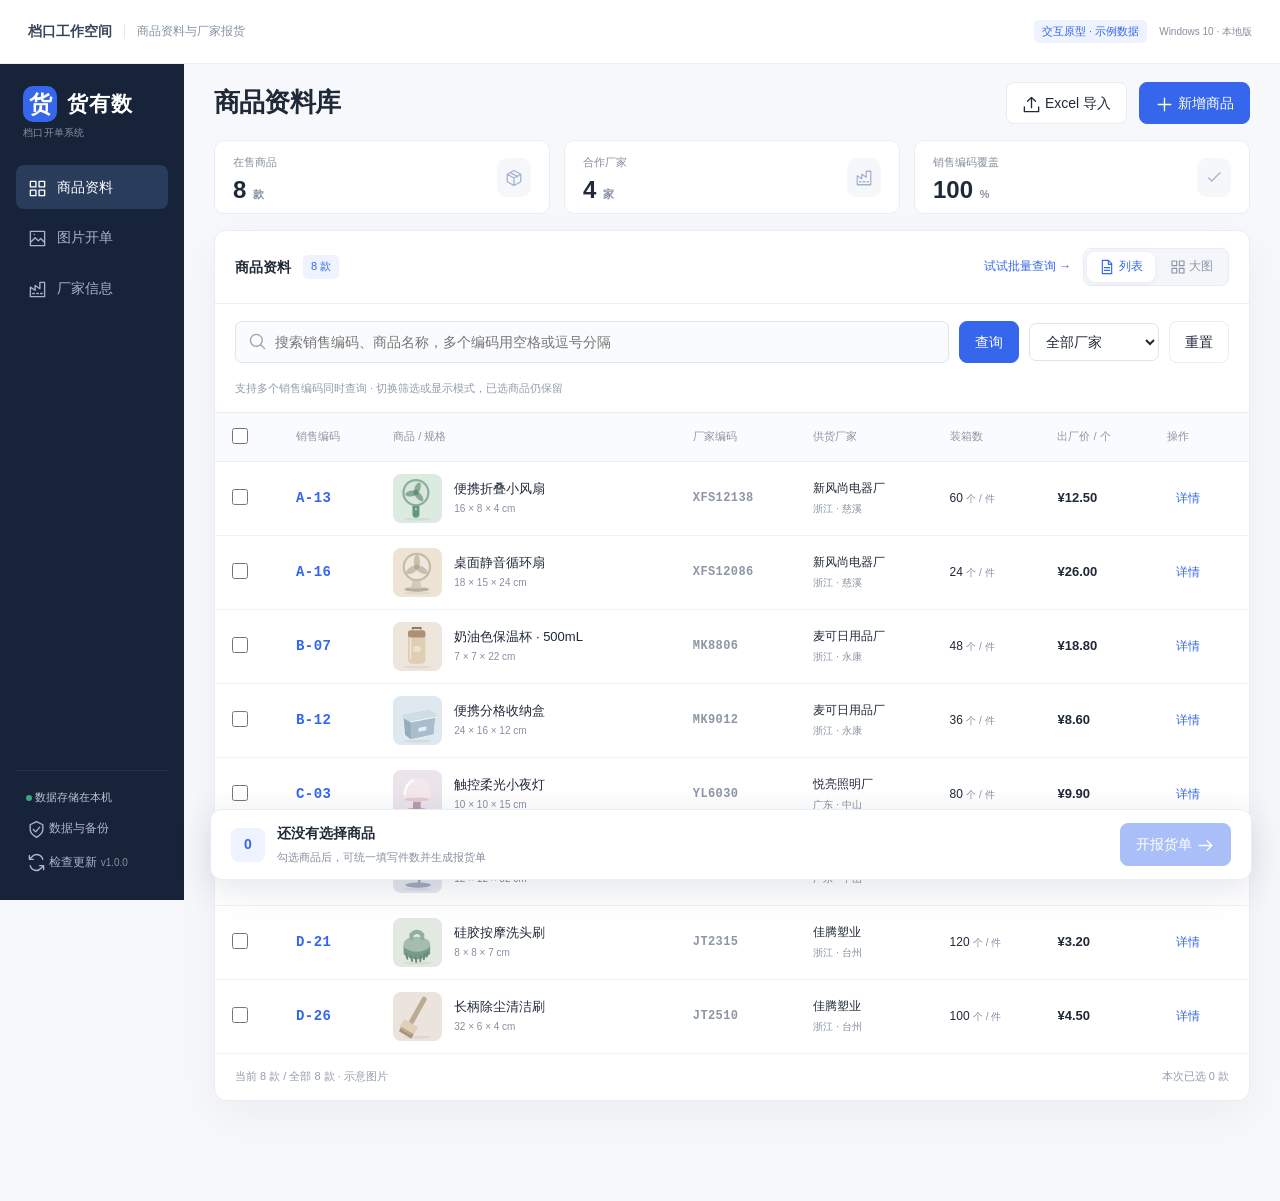
==== ui-base.html @ d312b29f "feat: deliver local yiwu counter trial" ====
<!doctype html>
<html lang="zh-CN">
<head><meta charset="UTF-8"><meta name="viewport" content="width=device-width, initial-scale=1"><title>货有数 · 商品资料库</title>
<style>
:root{--accent:#3566ec;--soft:#eef3ff;--ink:#202938;--muted:#85909f;--line:#e9edf2;--bg:#f6f8fb;--panel:#fff;--shadow:0 14px 45px #1828430c}*{box-sizing:border-box}body{margin:0;font:14px/1.6 'Microsoft YaHei','PingFang SC',sans-serif;color:var(--ink);background:var(--bg)}button,input,select,textarea{font:inherit}button{cursor:pointer;border:1px solid var(--line);background:#fff;color:inherit;border-radius:8px;padding:9px 15px;white-space:nowrap;transition:.16s}button:hover{border-color:var(--accent);color:var(--accent);transform:translateY(-1px)}button:disabled{opacity:.42;cursor:not-allowed;transform:none}button.primary{background:var(--accent);border-color:var(--accent);color:white}button.quiet{background:transparent;border-color:transparent;padding:6px 9px}button.danger{color:#c85649}button:focus-visible,input:focus-visible,select:focus-visible,textarea:focus-visible{outline:3px solid #9ab5ff;outline-offset:2px}input,textarea,select{border:1px solid #dfe5ed;border-radius:7px;padding:9px 12px;background:#fff;color:var(--ink)}input[type=checkbox]{accent-color:var(--accent);width:16px;height:16px;cursor:pointer}textarea{resize:vertical}h1,h2,h3,p{margin:0}h1{font-size:26px;letter-spacing:-.8px}h2{font-size:21px}h3{font-size:16px}small,.muted{color:var(--muted)}.mono{font-family:Consolas,monospace;font-weight:600;letter-spacing:.4px}.flex{display:flex;align-items:center;gap:12px}.between{display:flex;align-items:center;justify-content:space-between;gap:16px}.stack{display:flex;flex-direction:column;gap:15px}.grow{flex:1}.tag{font-size:11px;padding:3px 8px;border-radius:5px;display:inline-flex;align-items:center;gap:5px;background:var(--soft);color:var(--accent)}.dot{width:6px;height:6px;border-radius:50%;display:inline-block;background:#39a77f}.icon{width:19px;height:19px;vertical-align:middle;display:inline-block;fill:none;stroke:currentColor;stroke-width:1.7;stroke-linecap:round;stroke-linejoin:round}.reviewbar{background:#fff;display:flex;align-items:center;justify-content:space-between;gap:20px;padding:12px 28px;border-bottom:1px solid var(--line);position:sticky;top:0;z-index:20}.review-brand{font-size:12px;min-width:146px}.review-brand b{display:block;font-size:15px}.versions{display:flex;background:#f2f4f7;padding:4px;border-radius:10px;gap:3px}.versions button{border:0;background:none;padding:9px 18px;color:#79818e;font-size:13px}.versions button.active{background:#fff;color:#1b283c;box-shadow:0 2px 8px #1628430d;font-weight:bold}.versions button span{margin-right:7px;font-family:Georgia,serif;font-size:16px}.review-right{font-size:12px}.review-right button{font-size:12px}.concept-note{font-size:12px;padding:9px 28px;color:#727e90;border-bottom:1px solid #e4e9f0;background:#fafbfe;display:flex;justify-content:space-between;gap:16px}.concept-note strong{color:#485772;font-weight:500}.app{display:flex;min-height:calc(100vh - 117px)}.sidebar{width:184px;flex-shrink:0;background:#172338;color:#bac5d7;padding:27px 16px;display:flex;flex-direction:column;gap:32px}.brand{display:flex;gap:10px;align-items:center}.brand-mark{display:grid;place-items:center;width:34px;height:36px;border-radius:10px;background:var(--accent);color:white;font-size:23px;font-weight:bold}.brand-name{font-size:21px;color:inherit;letter-spacing:1px;font-weight:700}.sidebar .brand{padding-left:7px;color:#fff}.brand-sub{font-size:10px;color:var(--muted);letter-spacing:1px}.nav-group small{display:block;color:#71819b;font-size:10px;padding:0 12px 9px;letter-spacing:2px}.nav{display:flex;flex-direction:column;gap:6px}.nav button{border:0;background:transparent;text-align:left;color:#a5b3c9;padding:11px 12px}.nav button.active{background:#2a3c5b;color:#fff}.nav button .icon{margin-right:10px}.sidebar-bottom{margin-top:auto;display:flex;flex-direction:column;gap:12px;font-size:11px;padding:18px 10px 0;border-top:1px solid #ffffff10}.sidebar-bottom button{color:#a9b8cf;font-size:12px;text-align:left;padding:0}.workspace{flex:1;min-width:0;padding:28px 30px 100px}.eyebrow{font-size:11px;color:#8c96a7;margin-bottom:5px;letter-spacing:1px}.page-title{margin-bottom:23px}.page-title p{font-size:12px;color:#8b94a2;margin-top:5px}.stats{display:grid;grid-template-columns:repeat(4,1fr);gap:14px;margin-bottom:24px}.stat{background:#fff;border:1px solid var(--line);border-radius:10px;padding:17px 19px;display:flex;justify-content:space-between;align-items:center}.stat b{display:block;font-size:26px;font-weight:600;font-family:Arial,sans-serif;line-height:1.3;margin-top:6px}.stat small{font-size:11px}.stat-icon{color:#a4b3ce;padding:10px;border-radius:10px;background:#f5f7fb}.panel{background:#fff;border:1px solid var(--line);border-radius:12px;box-shadow:var(--shadow);overflow:hidden}.panel-head{padding:17px 20px;border-bottom:1px solid var(--line)}.panel-head h3{font-size:14px}.searchbar{display:flex;gap:10px;padding:17px 20px;align-items:center}.searchfield{position:relative;flex:1;display:flex;align-items:center}.searchfield>.icon{position:absolute;left:13px;color:#99a4b3}.searchfield input{padding-left:39px;width:100%;background:#fafbfd}.searchbar select{max-width:180px}.filter-note{padding:0 20px 12px;color:#939ca9;font-size:11px}.table-scroll{overflow:auto}table{width:100%;border-collapse:collapse;text-align:left;white-space:nowrap}th{background:#fafbfe;color:#8c96a5;font-size:11px;font-weight:400;padding:12px 13px;border-top:1px solid var(--line);border-bottom:1px solid var(--line)}td{padding:12px 13px;border-bottom:1px solid #f0f2f6;font-size:12px}tr.selected td{background:#f5f8ff}tbody tr:hover td{background:#f9fbff}.product-cell{display:flex;gap:12px;align-items:center;min-width:178px}.product-cell strong{font-size:13px;font-weight:500;display:block}.product-cell small{font-size:10px}.thumb{width:49px;height:49px;border-radius:8px;overflow:hidden;flex-shrink:0;display:grid;place-items:center}.thumb svg{width:100%;height:100%}.code{color:var(--accent);font-size:14px}.price{font-family:Arial,sans-serif;font-weight:600;font-size:13px}.table-footer{padding:14px 20px;color:#939cac;font-size:11px;display:flex;justify-content:space-between}.selectedbar{position:fixed;bottom:20px;left:210px;right:28px;background:#fff;box-shadow:0 8px 35px #172b4820;border:1px solid #e7edf7;border-radius:12px;padding:14px 20px;z-index:15;display:flex;justify-content:space-between;align-items:center;gap:15px}.selection-count{background:var(--soft);color:var(--accent);width:34px;height:34px;border-radius:8px;display:grid;place-items:center;font-weight:700}.selectedbar small{font-size:11px}.empty{padding:48px 20px;text-align:center;color:#8e99a9}.empty h3{color:#596779;margin:8px 0}.notice{border:1px solid #f1dfbd;background:#fffaf0;color:#a47833;padding:10px 13px;font-size:12px;border-radius:8px;margin:0 20px 14px}.hidden{display:none!important}.theme-b{--accent:#277e68;--soft:#eaf4ee;--bg:#f6f6f1;--line:#e7e9e0;--ink:#293d36;--muted:#87978e}.theme-b .concept-note{background:#fafbf6}.topnav{height:80px;padding:0 42px;background:#fff;border-bottom:1px solid var(--line);display:flex;justify-content:space-between;align-items:center;gap:20px}.topnav .brand-name{font-size:22px}.topnav-links{display:flex;gap:20px}.topnav-links button{border:0;color:#94a097;background:none;border-radius:0;padding:25px 6px}.topnav-links button.active{color:var(--accent);border-bottom:2px solid var(--accent)}.theme-b .app{display:block}.theme-b .workspace{max-width:1380px;margin:auto;padding:26px 42px 110px}.catalog-title{margin-bottom:24px;display:flex;align-items:flex-end;justify-content:space-between}.catalog-title h1{font-size:32px;font-family:'Microsoft YaHei',sans-serif;font-weight:600}.catalog-title p{color:#8c9a91;font-size:12px;margin-top:6px}.theme-b .searchbar{padding:0;margin-bottom:20px}.theme-b .searchfield input{background:#fff;padding-top:13px;padding-bottom:13px}.chips{display:flex;align-items:center;gap:9px;margin-bottom:20px}.chips button{padding:6px 14px;border-color:transparent;border-radius:20px;font-size:12px;background:#ebeee7;color:#7d8b80}.chips button.active{background:#2c6653;color:white}.catalog-grid{display:grid;grid-template-columns:repeat(4,1fr);gap:18px}.product-card{border:1px solid var(--line);border-radius:13px;background:white;overflow:hidden;position:relative;transition:.18s}.product-card.chosen{border-color:var(--accent);box-shadow:0 0 0 1px var(--accent)}.product-card:hover{transform:translateY(-3px);box-shadow:0 12px 25px #2d503710}.card-visual{height:163px;display:flex;align-items:center;justify-content:center;cursor:pointer}.card-visual svg{width:132px;height:132px}.card-check{position:absolute;top:13px;right:14px;z-index:2;display:flex;padding:6px;border-radius:50%;background:#ffffffbb}.card-check input{margin:0}.card-info{padding:14px 16px}.card-info .code{font-size:17px}.card-info h3{font-size:14px;font-weight:500;margin:6px 0 4px}.card-meta{color:#96a198;font-size:11px}.card-end{border-top:1px solid #eef0e9;margin-top:12px;padding-top:12px;display:flex;align-items:center;justify-content:space-between}.card-end button{padding:3px 8px;font-size:11px}.theme-b .selectedbar{left:50%;right:auto;width:min(850px,90vw);transform:translateX(-50%);bottom:20px}.theme-b .notice{margin-left:0;margin-right:0}.theme-c{--accent:#7452cb;--soft:#f0ebfb;--bg:#f7f7fb;--ink:#343147;--line:#e9e6f1;--muted:#9993aa}.rail{width:78px;background:#fff;border-right:1px solid var(--line);display:flex;flex-direction:column;align-items:center;padding:25px 7px;gap:24px;flex-shrink:0}.rail button{border:0;padding:10px 5px;width:62px;background:none;font-size:10px;color:#9b94ae}.rail button .icon{display:block;margin:0 auto 5px}.rail button.active{background:var(--soft);color:var(--accent)}.desk{display:grid;grid-template-columns:minmax(440px,1fr) 330px;gap:24px}.desk .panel{box-shadow:none}.batch-entry{padding:20px;border-bottom:1px solid var(--line)}.batch-entry textarea{width:100%;height:88px;background:#faf9fd;font-family:Consolas,'Microsoft YaHei',sans-serif;font-size:14px;margin:12px 0 8px}.step-number{width:23px;height:23px;background:var(--soft);color:var(--accent);border-radius:6px;display:grid;place-items:center;font-size:11px;font-weight:600}.desk-results{padding:17px 20px}.desk-row{display:flex;gap:13px;align-items:center;padding:13px 0;border-bottom:1px solid var(--line)}.desk-row .row-info{flex:1;min-width:0}.desk-row h3{font-size:13px;font-weight:500}.desk-row .code{font-size:12px}.desk-row small{font-size:10px}.desk-row button{padding:5px 9px;font-size:11px}.order-aside{background:#fff;border:1px solid var(--line);border-radius:12px;align-self:start;overflow:hidden;position:sticky;top:132px}.order-aside-head{padding:22px;background:#f3effb;border-bottom:1px solid var(--line)}.order-aside-body{padding:0 20px 20px}.pick-row{display:flex;align-items:center;gap:10px;padding:17px 0;border-bottom:1px solid var(--line)}.pick-row h3{font-size:12px}.pick-row small{font-size:10px}.order-help{font-size:11px;color:#aaa2b7;line-height:1.8;background:#faf9fc;border-radius:8px;padding:12px;margin:20px 0}.wide{width:100%}.theme-c .stats{grid-template-columns:repeat(3,1fr);margin-bottom:20px}.theme-c .stat{padding:12px 16px}.theme-c .stat b{font-size:21px}.theme-c .workspace{padding-bottom:35px}.theme-c .page-title{margin-bottom:20px}.theme-c .notice{margin:0 0 12px}.result-title{padding:0 0 8px;font-size:12px;color:#8e879d}.help-link{font-size:12px;color:var(--accent);border:0;background:none;padding:0}.dialog{border:0;border-radius:16px;padding:0;width:min(960px,94vw);max-height:90vh;box-shadow:0 30px 100px #121a3840;color:var(--ink)}.dialog::backdrop{background:#16213670;backdrop-filter:blur(3px)}.dialog.small{width:min(560px,94vw)}.dialog-head{padding:23px 27px;border-bottom:1px solid var(--line);display:flex;align-items:center;justify-content:space-between;position:sticky;top:0;background:white;z-index:2}.dialog-head small{display:block;font-size:11px;margin-top:5px}.dialog-head button{font-size:21px;line-height:1;padding:7px 10px;border:0;background:#f5f6f9}.dialog-body{padding:24px 27px}.dialog-foot{padding:17px 27px;background:#fafbfc;border-top:1px solid var(--line);display:flex;justify-content:space-between;align-items:center;gap:15px;position:sticky;bottom:0}.dialog-foot small{font-size:11px}.detail-top{display:flex;gap:24px;align-items:center;padding-bottom:24px}.detail-art{width:145px;height:145px;flex-shrink:0;border-radius:13px;overflow:hidden}.detail-art svg{width:100%;height:100%}.detail-top h2{margin:7px 0}.mapping{padding:13px 18px;border:1px solid var(--line);background:#fafbfe;border-radius:9px;display:flex;gap:28px;align-items:center;margin-bottom:24px}.mapping .mono{font-size:21px}.fields{display:grid;grid-template-columns:repeat(3,1fr);gap:20px}.field small{display:block;font-size:11px}.field b{font-size:13px;display:block;margin-top:5px;font-weight:500}.section-label{font-size:12px;font-weight:600;margin-bottom:15px}.order-table input{width:75px;padding:7px}.order-table th{font-size:11px}.order-table td{padding:12px 10px}.order-table .bad{color:#cf5145;font-size:10px}.order-settings{margin-top:23px}.radio-cards{display:grid;grid-template-columns:1fr 1fr;gap:12px}.radio-card{border:1px solid var(--line);border-radius:9px;padding:14px;cursor:pointer;display:flex;gap:9px}.radio-card:has(input:checked){border-color:var(--accent);background:var(--soft)}.radio-card input{accent-color:var(--accent)}.radio-card b{display:block;font-size:12px}.radio-card small{display:block;font-size:10px;margin-top:4px}.totals{display:flex;gap:34px;padding:20px;background:#f7f9fc;border-radius:9px;margin-top:20px}.totals small{display:block;font-size:10px}.totals strong{font-size:21px}.totals strong span{font-size:11px;font-weight:400;margin-left:3px}.form-grid{display:grid;grid-template-columns:1fr 1fr;gap:17px}.form-grid label{font-size:12px;display:flex;flex-direction:column;gap:6px}.form-grid input,.form-grid select{width:100%}.upload-box{padding:32px;border:1px dashed #b9c9e4;border-radius:12px;background:#f8faff;text-align:center}.upload-box .icon{width:33px;height:33px;color:var(--accent);margin-bottom:10px}.upload-box p{font-size:12px;color:#929daf;margin:8px 0 20px}.steps{display:flex;align-items:center;justify-content:space-between;margin-bottom:23px}.steps span{font-size:12px;color:#a2abba}.steps span.active{color:var(--accent);font-weight:600}.steps i{height:1px;flex:1;margin:0 14px;background:var(--line)}.mapping-table select{font-size:12px;width:160px}.import-result{padding:20px;background:#f3f8f5;border:1px solid #dcebdd;border-radius:10px;margin-bottom:20px}.import-result b{color:#368263}.update-mark{font-size:32px;background:var(--soft);color:var(--accent);width:66px;height:66px;display:grid;place-items:center;border-radius:18px;margin:0 auto 15px}.update-intro{text-align:center}.update-intro p{font-size:12px;color:#939cad;margin-top:7px}.update-notes{background:#f8f9fc;border-radius:10px;padding:18px 23px;margin:22px 0;font-size:12px;line-height:2.2;color:#738097}.update-progress{height:7px;background:#ebedf2;border-radius:8px;overflow:hidden;margin-top:20px}.update-progress div{height:100%;background:var(--accent);transition:width .4s}.toast{position:fixed;top:135px;left:50%;transform:translateX(-50%);background:#26354c;color:#fff;padding:12px 24px;border-radius:9px;z-index:100;box-shadow:0 8px 40px #12264930;font-size:13px;max-width:90vw}.compare-grid{display:grid;grid-template-columns:repeat(3,1fr);gap:16px}.compare-item{border:1px solid var(--line);border-radius:10px;padding:20px}.compare-item h3{margin:9px 0}.compare-item p{font-size:12px;color:#8c96a7;line-height:1.9;margin-bottom:16px}.compare-item .letter{font:38px Georgia;color:var(--accent)}.prototype-note{font-size:11px;color:#98a0ad;line-height:1.8;margin-top:20px}.review-choice{background:#fff;border:1px solid var(--accent);color:var(--accent)}
@media(min-width:1600px){.workspace{padding-left:42px;padding-right:42px}.card-visual{height:190px}.catalog-grid{gap:23px}td{padding-top:15px;padding-bottom:15px}}@media(max-width:1150px){.review-right{display:none}.sidebar{width:154px}.workspace{padding:24px 20px 100px}.selectedbar{left:174px;right:20px}.desk{grid-template-columns:minmax(320px,1fr) 275px;gap:16px}.catalog-grid{grid-template-columns:repeat(3,1fr)}.stat{padding:12px}.stat-icon{display:none}.theme-b .workspace{padding:22px 25px 110px}.topnav{padding:0 25px}.topnav-links{gap:10px}}@media(max-width:800px){.reviewbar{padding:10px 12px;flex-wrap:wrap;gap:8px}.review-brand{display:none}.versions{width:100%}.versions button{flex:1;padding:7px}.concept-note{padding:8px 12px}.concept-note>span:last-child{display:none}.sidebar{width:65px;padding:23px 6px}.sidebar .brand-name,.sidebar .brand-sub,.sidebar .nav-text,.sidebar .nav-group small,.sidebar-bottom{display:none}.sidebar .brand{padding:0;justify-content:center}.nav button{padding:12px;text-align:center}.nav button .icon{margin:0}.workspace{padding:20px 14px 110px}.page-title{align-items:flex-start;flex-wrap:wrap}.page-title h1{font-size:23px}.stats{gap:8px;grid-template-columns:repeat(2,1fr)}.selectedbar{left:78px;right:12px;padding:11px}.selectedbar small{display:none}.searchbar{flex-wrap:wrap;padding:13px}.searchfield{min-width:210px}.catalog-grid{grid-template-columns:repeat(2,1fr)}.topnav-links{display:none}.topnav{padding:0 20px;height:66px}.theme-b .workspace{padding:20px 16px 110px}.catalog-title{align-items:flex-start;gap:12px}.catalog-title h1{font-size:25px}.catalog-title>.flex{flex-direction:column;gap:5px}.theme-b .selectedbar{width:94vw}.desk{display:block}.order-aside{position:static;margin-top:18px}.rail{width:62px}.theme-c .workspace{padding:20px 12px}.theme-c .stats{grid-template-columns:repeat(3,1fr)}.stat small{font-size:10px}.stat b{font-size:23px}.radio-cards,.compare-grid{grid-template-columns:1fr}.fields{grid-template-columns:repeat(2,1fr)}.totals{gap:15px;flex-wrap:wrap}.dialog-body{padding:20px}.dialog-head{padding:18px 20px}.dialog-foot{padding:14px 20px}.dialog-foot small{max-width:50%}.chips{flex-wrap:wrap}.detail-art{width:105px;height:105px}.mapping{gap:15px}.mapping .mono{font-size:16px}.card-visual{height:145px}}
@media(min-width:801px){.sidebar,.rail{position:sticky;top:116px;height:calc(100vh - 116px);align-self:flex-start}}

.product-topbar{height:64px;padding:0 28px;display:flex;align-items:center;justify-content:space-between;background:#fff;border-bottom:1px solid var(--line);position:sticky;top:0;z-index:20;font-size:12px;color:#8692a3}.product-topbar b{font-size:14px;color:#37465b}.topbar-divider{width:1px;height:15px;background:#e3e8ef}.app{min-height:calc(100vh - 64px)}.sidebar{top:64px;height:calc(100vh - 64px)}.pending-stat{background:linear-gradient(110deg,#fff,#f3f6ff);border-color:#e0e8fc}.pending-caption{display:block;font-size:10px!important;margin-top:3px}.info-button{width:15px;height:15px;border-radius:50%;padding:0;font:10px/13px Arial;color:#9aabc8;background:transparent;border-color:#cbd4e4}.stat b{margin-top:4px}.stat{min-height:108px}.view-switch{display:flex;background:#f4f6fa;border:1px solid #e8edf5;padding:3px;border-radius:8px;gap:3px}.view-switch button{font-size:12px;border:0;background:transparent;color:#8a96a7;padding:5px 12px}.view-switch button.active{background:#fff;color:var(--accent);box-shadow:0 1px 5px #152f5110}.view-switch .icon{width:16px;height:16px}.library-helper{font-size:11px;color:#939dac;padding:0 20px 14px;min-height:30px}.library-helper label{gap:6px;white-space:nowrap}.library-grid{padding:6px 20px 20px;gap:16px}.library-grid .card-visual{height:175px}.library-grid .card-visual svg{width:146px;height:146px}.card-end .mono{font-size:10px;color:#9ba6b7}.card-meta,.card-end small{color:#919cad}.card-end{border-color:var(--line)}.card-info .price small{font-size:10px;font-weight:400}.selectedbar{padding-top:12px;padding-bottom:12px}.count-example{padding:20px;background:var(--soft);border-radius:10px;margin-bottom:20px}.count-example h2{color:var(--accent);margin:4px 0}.count-example p{font-size:12px;color:#7c8da9}.count-rules p{margin:12px 0;font-size:12px;line-height:1.9;color:#748398}.count-rules b{color:#3d4b60}.pending-item{display:flex;align-items:center;gap:12px;padding:12px 0;border-bottom:1px solid var(--line)}.pending-item h3{font-size:13px;font-weight:500}.pending-item small{font-size:11px}.dialog-foot{flex-wrap:wrap}.dialog-foot small{flex:1;min-width:160px}.toast{top:82px}
@media(max-width:1150px){.library-grid{grid-template-columns:repeat(3,1fr)}.batch-example{display:none}}
@media(max-width:800px){.product-topbar{padding:0 14px;height:54px}.product-topbar>.flex:first-child>span{display:none}.product-topbar small{display:none}.sidebar{position:sticky;top:54px;height:calc(100vh - 54px);align-self:flex-start}.app{min-height:calc(100vh - 54px)}.library-grid{grid-template-columns:repeat(2,1fr);padding:4px 12px 15px;gap:12px}.library-helper{padding:0 13px 12px;flex-wrap:wrap;gap:8px}.library-grid .card-visual{height:150px}.panel-head{padding:13px}.selectedbar .quiet{padding:4px;font-size:11px}.selectedbar{gap:8px}.selectedbar>.flex{gap:8px}.selectedbar b{font-size:12px}.view-switch button{padding:5px 8px}.stat{min-height:100px}}

.photo-steps{display:flex;align-items:center;background:#fff;border:1px solid var(--line);border-radius:11px;padding:21px 27px;margin-bottom:24px}.photo-steps>div{display:grid;grid-template-columns:30px auto;column-gap:12px;align-items:center}.photo-steps span{grid-row:span 2;width:30px;height:30px;background:var(--soft);color:var(--accent);border-radius:50%;display:grid;place-items:center;font-weight:700}.photo-steps b{font-size:13px}.photo-steps small{font-size:10px}.photo-steps i{height:1px;background:#e9edf4;flex:1;margin:0 35px}.photo-layout{display:grid;grid-template-columns:minmax(0,1fr) 270px;gap:22px}.photo-main{align-self:start}.photo-main .panel-head small{font-size:10px}.photo-drop{margin:24px;border:1px dashed #bdcdec;border-radius:12px;background:#f9fbff;min-height:370px;display:flex;flex-direction:column;align-items:center;justify-content:center;text-align:center;cursor:pointer}.photo-drop:hover,.dragging{background:#edf3ff!important;border-color:var(--accent)!important}.photo-upload-icon{display:grid;place-items:center;width:64px;height:64px;background:#eaf0ff;border-radius:18px;margin-bottom:21px;color:var(--accent)}.photo-upload-icon .icon{width:33px;height:33px}.photo-drop h2{font-size:20px}.photo-drop p{font-size:12px;color:#91a0b6;line-height:1.9;margin:10px 0 23px}.primary-upload{display:flex;align-items:center;gap:9px;border-radius:8px;background:var(--accent);color:#fff;padding:11px 24px}.photo-drop>small{font-size:10px;margin-top:14px}.photo-action{display:flex;align-items:center;justify-content:space-between;gap:15px;margin:0 24px 21px;padding-top:1px}.photo-action b{font-size:13px}.photo-action p{font-size:10px;color:#909db0;margin-top:4px}.photo-demo-note{background:#f8faff;border-top:1px solid var(--line);padding:14px 24px;font-size:11px;line-height:1.9;color:#8a97ae}.reference-panel{box-shadow:none}.reference-panel .panel-head small{font-size:10px}.photo-reference{height:235px;background:#f3f5f8;padding:12px}.photo-reference img{height:100%;width:100%;object-fit:contain;border-radius:5px}.reference-panel p{font-size:11px;color:#909cae;margin-bottom:15px;line-height:1.9}.reference-panel button{font-size:12px}.photo-guide-tips{padding:20px 8px}.photo-guide-tips b{font-size:12px}.photo-guide-tips p{font-size:11px;color:#94a0b2;line-height:2.2;margin-top:9px}.photo-selected{padding:18px 24px}.photo-selected>.between b{font-size:12px;max-width:300px;overflow:hidden;text-overflow:ellipsis;white-space:nowrap}.photo-selected .quiet{font-size:11px}.photo-selected>.between{margin-bottom:12px}.photo-preview{height:365px;background:#f1f4f9;border-radius:10px;display:flex;align-items:center;justify-content:center;overflow:hidden}.photo-preview img{width:70%;height:70%;object-fit:contain;transition:transform .2s}.photo-tools{margin-top:10px}.photo-tools small{font-size:10px}.photo-tools button{font-size:11px;padding:5px 9px}.photo-dialog{width:min(1160px,96vw)}.ocr-demo-banner{background:#f1f5ff;color:#738aaf;padding:11px 14px;border-radius:8px;font-size:11px;line-height:1.8;margin-bottom:20px}.ocr-layout{display:grid;grid-template-columns:330px minmax(0,1fr);gap:24px}.ocr-original{align-self:start;position:sticky;top:96px;background:#f7f9fc;border:1px solid var(--line);border-radius:10px;padding:14px}.ocr-original b{font-size:12px}.ocr-original .quiet{font-size:11px;padding:5px}.ocr-image{height:405px;display:flex;justify-content:center;align-items:center;overflow:hidden;background:#ebeff4;border-radius:7px;margin:12px 0}.ocr-image img{max-width:72%;max-height:72%;object-fit:contain}.ocr-original small{display:block;font-size:10px;overflow-wrap:anywhere}.ocr-original p{font-size:11px;color:#8f9aad;line-height:1.8;margin-top:12px}.ocr-results-head{margin-bottom:12px}.ocr-results-head h3{font-size:14px}.ocr-results-head span{font-size:11px;color:#a88949}.ocr-row{border:1px solid #e1e7f2;border-radius:10px;padding:12px 15px;margin-bottom:12px}.ocr-row-title{font-size:12px}.ocr-row .quiet{font-size:11px;padding:3px 6px}.ocr-source{display:flex;gap:14px;align-items:center;background:#f8f9fc;padding:7px 10px;border-radius:5px;margin:9px 0}.ocr-source span{color:#9aa5b5;font-size:10px}.ocr-source b{font-family:Consolas,'Microsoft YaHei',sans-serif;font-size:12px;font-weight:500}.ocr-label{display:flex;flex-direction:column;gap:5px;font-size:10px;color:#8996aa}.ocr-label input,.ocr-label select{font-size:12px;padding:7px 9px;width:100%;min-width:0;color:#36485f}.ocr-inputs{display:grid;grid-template-columns:90px 100px 1fr;gap:12px;margin-top:10px;align-items:end}.ocr-converted{font-size:11px;line-height:1.7;color:#789785;align-self:end;padding-bottom:5px}.ocr-converted.invalid{color:#c77a4c}.ocr-checkline{margin-top:12px;gap:7px}.ocr-checkline label{font-size:10px;display:flex;align-items:center;gap:5px;color:#8492a7}.ocr-checkline input{margin:0;width:14px;height:14px}.tag.needs-review{background:#fff7e8;color:#b58b43}.photo-add-row{border-style:dashed;color:#8294ad;font-size:12px;padding:9px}.ocr-overwrite{font-size:11px;line-height:1.9;color:#8593a7;padding:13px 1px 0}.photo-zoom{max-height:65vh;overflow:auto;background:#f2f4f8;text-align:center}.photo-zoom img{max-width:100%;height:auto}.photo-dialog .dialog-foot small{font-size:11px}
@media(max-width:1150px){.photo-layout{grid-template-columns:minmax(0,1fr) 225px;gap:16px}.photo-drop h2{font-size:17px}.photo-action{flex-wrap:wrap}.ocr-layout{grid-template-columns:260px minmax(0,1fr);gap:18px}.ocr-inputs{grid-template-columns:75px 80px 1fr;gap:9px}.photo-steps i{margin:0 20px}.photo-selected>.between b{max-width:160px}}
@media(max-width:800px){.photo-layout{grid-template-columns:1fr}.photo-guide{display:grid;grid-template-columns:1fr 1fr;gap:15px}.photo-drop{margin:15px;min-height:300px}.photo-steps{padding:15px 12px}.photo-steps>div{column-gap:5px}.photo-steps span{width:23px;height:23px;font-size:11px}.photo-steps b{font-size:10px}.photo-steps small{display:none}.photo-steps i{margin:0 10px}.photo-main .panel-head{flex-wrap:wrap}.photo-steps>div{grid-template-columns:23px auto}.photo-selected{padding:13px}.photo-action{margin:0 15px 15px}.ocr-layout{grid-template-columns:1fr}.ocr-original{position:static}.ocr-image{height:220px}.ocr-image img{max-height:100%;max-width:100%}.photo-dialog .dialog-body{padding:15px}.photo-preview{height:310px}.photo-selected>.between b{max-width:180px}.ocr-inputs{grid-template-columns:75px 80px 1fr}.photo-guide-tips{padding:15px 0}.photo-reference{height:190px}}

.theme-a .stats{grid-template-columns:repeat(3,minmax(0,1fr));margin-bottom:16px;gap:14px}.theme-a .stat{min-height:74px;height:74px;padding:9px 18px}.theme-a .stat b{font-size:24px;line-height:1.2;margin-top:3px}.theme-a .stat-icon{padding:8px}.theme-a .stat-icon .icon{width:18px;height:18px}@media(max-width:800px){.theme-a .stats{gap:8px}.theme-a .stat{min-height:68px;height:68px;padding:8px 12px}.theme-a .stat b{font-size:22px}}
.theme-a .workspace{padding-top:18px}.library-title{margin-bottom:16px;min-height:42px}.sidebar{padding-top:22px;gap:24px}.sidebar .brand{position:relative;padding-bottom:19px;min-height:51px}.sidebar .brand-mark{flex-shrink:0}.sidebar .brand-sub{position:absolute;left:7px;bottom:0;white-space:nowrap;letter-spacing:.25px;font-size:10px}@media(max-width:800px){.sidebar .brand{padding-bottom:0;min-height:36px}.library-title{gap:10px}.theme-a .workspace{padding-top:14px}}
</style></head>
<body><div id="app"></div><dialog id="dialog" class="dialog" aria-labelledby="dialogTitle"></dialog><div id="toast" class="toast hidden" role="status"></div>
<script>
'use strict';
const paths={image:'M3 3h18v18H3ZM3 17l6-6 4 4 3-3 5 5M8 7h.01',search:'M21 21l-5-5M10.5 18a7.5 7.5 0 1 0 0-15 7.5 7.5 0 0 0 0 15',box:'m3 7 9-5 9 5v10l-9 5-9-5ZM3 7l9 5 9-5M12 12v10M7 4.8l10 5.5',grid:'M3 3h7v7H3zM14 3h7v7h-7zM3 14h7v7H3zM14 14h7v7h-7z',file:'M14 2H5v20h14V7ZM14 2v6h5M8 13h8M8 17h8',upload:'M12 16V3m-5 5 5-5 5 5M3 15v6h18v-6',plus:'M12 4v16M4 12h16',refresh:'M20 8a8 8 0 0 0-14-3L3 8m0-5v5h5M4 16a8 8 0 0 0 14 3l3-3m0 5v-5h-5',shield:'m12 2 8 4v6c0 5-8 10-8 10S4 17 4 12V6ZM8 12l3 3 5-6',factory:'M3 21V9l6 4V7l6 4V3h6v18ZM6 17h2m3 0h2m3 0h2',check:'m5 12 4 4L20 5',arrow:'M4 12h16m-6-6 6 6-6 6',clock:'M12 8v5l4 2M22 12a10 10 0 1 0-20 0 10 10 0 0 0 20 0',settings:'M12 8a4 4 0 1 0 0 8 4 4 0 0 0 0-8M12 2v3m0 14v3M2 12h3m14 0h3M5 5l2 2m10 10 2 2M5 19l2-2M17 7l2-2'};
function icon(n){return '<svg class="icon" viewBox="0 0 24 24" aria-hidden="true"><path d="'+(paths[n]||paths.box)+'"/></svg>'}
function esc(s){return String(s??'').replace(/[&<>"']/g,c=>({'&':'&amp;','<':'&lt;','>':'&gt;','"':'&quot;',"'":'&#39;'}[c]))}
const initial=[
{id:1,code:'A-13',factoryCode:'XFS12138',name:'便携折叠小风扇',cat:'生活电器',factory:'新风尚电器厂',area:'浙江 · 慈溪',size:'16 × 8 × 4 cm',battery:'1200 mAh',charger:'Type-C / 不含充电头',pack:60,inner:12,volume:.085,price:12.5,min:2,type:'fan',color:'#ddeae2'},
{id:2,code:'A-16',factoryCode:'XFS12086',name:'桌面静音循环扇',cat:'生活电器',factory:'新风尚电器厂',area:'浙江 · 慈溪',size:'18 × 15 × 24 cm',battery:'2000 mAh',charger:'USB / 不含充电头',pack:24,inner:6,volume:.12,price:26,min:1,type:'deskfan',color:'#eee4d5'},
{id:3,code:'B-07',factoryCode:'MK8806',name:'奶油色保温杯 · 500mL',cat:'日用百货',factory:'麦可日用品厂',area:'浙江 · 永康',size:'7 × 7 × 22 cm',battery:'不适用',charger:'不适用',pack:48,inner:12,volume:.064,price:18.8,min:1,type:'cup',color:'#eee6dc'},
{id:4,code:'B-12',factoryCode:'MK9012',name:'便携分格收纳盒',cat:'日用百货',factory:'麦可日用品厂',area:'浙江 · 永康',size:'24 × 16 × 12 cm',battery:'不适用',charger:'不适用',pack:36,inner:6,volume:.16,price:8.6,min:2,type:'storage',color:'#dfe8ef'},
{id:5,code:'C-03',factoryCode:'YL6030',name:'触控柔光小夜灯',cat:'生活电器',factory:'悦亮照明厂',area:'广东 · 中山',size:'10 × 10 × 15 cm',battery:'800 mAh',charger:'Type-C / 不含充电头',pack:80,inner:20,volume:.072,price:9.9,min:1,type:'lamp',color:'#ece4eb'},
{id:6,code:'C-08',factoryCode:'YL6082',name:'折叠护眼台灯',cat:'生活电器',factory:'悦亮照明厂',area:'广东 · 中山',size:'12 × 12 × 32 cm',battery:'1800 mAh',charger:'5V 1A / 含充电头',pack:30,inner:5,volume:.098,price:22,min:1,type:'desklamp',color:'#e3e6ed'},
{id:7,code:'D-21',factoryCode:'JT2315',name:'硅胶按摩洗头刷',cat:'清洁用品',factory:'佳腾塑业',area:'浙江 · 台州',size:'8 × 8 × 7 cm',battery:'不适用',charger:'不适用',pack:120,inner:20,volume:.05,price:3.2,min:3,type:'brush',color:'#e1e9e2'},
{id:8,code:'D-26',factoryCode:'JT2510',name:'长柄除尘清洁刷',cat:'清洁用品',factory:'佳腾塑业',area:'浙江 · 台州',size:'32 × 6 × 4 cm',battery:'不适用',charger:'不适用',pack:100,inner:10,volume:.092,price:4.5,min:2,type:'longbrush',color:'#ebe4dc'}];
let products=initial.map(p=>({...p})),selected=new Set(),viewMode='list',theme='a',query='',factory='',category='',quantities={},mode='single',version='1.0.0',updateTimer=null,toastTimer=null,importStep=1,importDone=false,lastFocus=null;
const $=s=>document.querySelector(s),money=n=>'¥'+Number(n).toLocaleString('zh-CN',{minimumFractionDigits:2,maximumFractionDigits:2});
function art(p){const body={fan:'<rect x="54" y="88" width="22" height="50" rx="11" fill="#65977e"/><circle cx="65" cy="59" r="43" fill="#8cae9b"/><circle cx="65" cy="59" r="36" fill="#d9e6dc"/><g fill="#89aa95"><ellipse cx="65" cy="45" rx="9" ry="20" transform="rotate(20 65 59)"/><ellipse cx="65" cy="45" rx="9" ry="20" transform="rotate(140 65 59)"/><ellipse cx="65" cy="45" rx="9" ry="20" transform="rotate(260 65 59)"/></g><circle cx="65" cy="59" r="8" fill="#648e73"/><circle cx="65" cy="111" r="3" fill="#dceade"/>',deskfan:'<ellipse cx="68" cy="131" rx="39" ry="7" fill="#b4ada0"/><path d="M58 85h18l7 43H49z" fill="#d4cab8"/><circle cx="68" cy="60" r="45" fill="#c6bba6"/><circle cx="68" cy="60" r="38" fill="#eee9e0"/><g fill="#cabfae"><ellipse cx="68" cy="43" rx="10" ry="22"/><ellipse cx="68" cy="43" rx="10" ry="22" transform="rotate(120 68 60)"/><ellipse cx="68" cy="43" rx="10" ry="22" transform="rotate(240 68 60)"/></g><circle cx="68" cy="60" r="8" fill="#b4a894"/>',cup:'<rect x="40" y="31" width="55" height="101" rx="13" fill="#dfcdb4"/><rect x="40" y="26" width="55" height="23" rx="8" fill="#aa9175"/><path d="M48 51v65" stroke="#f2e5d2" stroke-width="5" stroke-linecap="round"/><rect x="57" y="76" width="23" height="18" rx="3" fill="#ede0cd"/><path d="M55 24v-5h25v5" stroke="#8f785f" fill="none" stroke-width="6"/>',storage:'<path d="m23 60 82-15 23 15-80 19z" fill="#b2c7d5"/><path d="m26 68 22 12 77-15-5 55-72 16-17-13z" fill="#93adbf"/><path d="M48 80v56l72-16 5-55z" fill="#a8becc"/><path d="m27 59 82-15 20 13v10L48 83 23 69V60" fill="#cfdee6"/><path d="m48 82 80-15" stroke="#f3f9fc" stroke-width="3"/><path d="m73 101 25-5v12l-25 5z" fill="#e6eef2"/>',lamp:'<ellipse cx="68" cy="126" rx="32" ry="7" fill="#c6aebc"/><rect x="56" y="90" width="24" height="35" rx="6" fill="#b99aaf"/><path d="M24 83c0-36 15-58 44-58s44 22 44 58c0 23-88 23-88 0" fill="#f3e9ec"/><path d="M30 77c2-23 11-38 26-43" stroke="#fff" stroke-width="6" fill="none" stroke-linecap="round"/><ellipse cx="68" cy="93" rx="39" ry="6" fill="#e2cad6"/>',desklamp:'<ellipse cx="72" cy="130" rx="40" ry="8" fill="#a0aabe"/><path d="M74 126 83 68 53 39" fill="none" stroke="#9ca8bc" stroke-width="8" stroke-linejoin="round"/><path d="m29 49 26-22 44 26-14 15z" fill="#bcc6d6"/><path d="m29 49 55 19 7-9-53-18z" fill="#f0f2ea"/>',brush:'<path d="M26 86q40-43 84 0v28q-44 34-84 0z" fill="#789b88"/><ellipse cx="68" cy="83" rx="42" ry="24" fill="#a4bdae"/><path d="M51 70V53q17-18 34 0v17" stroke="#91af9b" stroke-width="13" fill="none"/><path d="m34 115 4 14m11-9 4 16m11-14 2 17m14-19-1 17m13-23-2 17m11-23-2 14" stroke="#628e75" stroke-width="6" stroke-linecap="round"/>',longbrush:'<path d="M45 105 91 23" stroke="#bbab95" stroke-width="16" stroke-linecap="round"/><path d="m28 86 44 25-15 24-44-25z" fill="#dfd0ba"/><path d="m18 111 40 23-8 13-39-23z" fill="#a99475"/><path d="m19 116 32 19" stroke="#eadcc7" stroke-width="2"/>'};return '<svg viewBox="0 0 140 155" aria-label="'+esc(p.name)+' 示意图" role="img"><ellipse cx="70" cy="143" rx="43" ry="5" fill="#344535" opacity=".07"/>'+(body[p.type]||body.storage)+'</svg>'}
function thumb(p){return '<div class="thumb" style="background:'+p.color+'">'+art(p)+'</div>'}
function toast(s){$('#toast').textContent=s;$('#toast').classList.remove('hidden');clearTimeout(toastTimer);toastTimer=setTimeout(()=>$('#toast').classList.add('hidden'),3400)}
function picked(){return products.filter(p=>selected.has(p.id))}
function tokens(){return query.trim().toUpperCase().split(/[\s,，;；、]+/).filter(Boolean)}
function result(){let t=tokens();return products.filter(p=>(!factory||p.factory===factory)&&(!category||p.cat===category)&&(!t.length||(t.length>1?t.includes(p.code.toUpperCase()):[p.code,p.name,p.factoryCode,p.factory].some(x=>x.toUpperCase().includes(t[0])))))}
function missing(){let t=tokens();return t.length>1?t.filter(x=>!products.some(p=>p.code.toUpperCase()===x)):[]}
function factoryOptions(){return '<option value="">全部厂家</option>'+[...new Set(products.map(p=>p.factory))].map(f=>'<option '+(factory===f?'selected':'')+'>'+esc(f)+'</option>').join('')}
function logo(){return '<div class="brand"><span class="brand-mark">货</span><div><div class="brand-name">货有数</div><div class="brand-sub">档口开单系统</div></div></div>'}
function review(){return '<header class="product-topbar"><div class="flex"><b>档口工作空间</b><span class="topbar-divider"></span><span>商品资料与厂家报货</span></div><div class="flex"><span class="tag">交互原型 · 示例数据</span><small>Windows 10 · 本地版</small></div></header>'}
function side(){return '<aside class="sidebar">'+logo()+'<div class="nav-group"><nav class="nav"><button class="'+(activePage==='products'?'active':'')+'" data-action="all">'+icon('grid')+'<span class="nav-text">商品资料</span></button><button class="'+(activePage==='photo'?'active':'')+'" data-action="photo">'+icon('image')+'<span class="nav-text">图片开单</span></button><button data-action="suppliers">'+icon('factory')+'<span class="nav-text">厂家信息</span></button></nav></div><div class="sidebar-bottom"><span><i class="dot"></i> 数据存储在本机</span><button class="quiet" data-action="backup">'+icon('shield')+' 数据与备份</button><button class="quiet" data-action="update">'+icon('refresh')+' 检查更新 <small>v'+version+'</small></button></div></aside>'}
function title(){return '<div class="between page-title library-title"><h1>商品资料库</h1><div class="flex"><button data-action="import">'+icon('upload')+' Excel 导入</button><button class="primary" data-action="new">'+icon('plus')+' 新增商品</button></div></div>'}
function stats(){let items=[['在售商品',products.length,'款','box'],['合作厂家',new Set(products.map(p=>p.factory)).size,'家','factory'],['销售编码覆盖','100','%','check']];return '<div class="stats">'+items.map(a=>'<div class="stat"><div><small>'+a[0]+'</small><b>'+a[1]+' <small>'+a[2]+'</small></b></div><span class="stat-icon">'+icon(a[3])+'</span></div>').join('')+'</div>'}
function searchbar(){return '<div class="searchbar"><div class="searchfield">'+icon('search')+'<input id="search" aria-label="搜索商品" placeholder="搜索销售编码、商品名称，多个编码用空格或逗号分隔" value="'+esc(query)+'"></div><button class="primary" data-action="search">查询</button><select id="factory" aria-label="厂家筛选">'+factoryOptions()+'</select><button data-action="reset" title="清空筛选">重置</button></div>'}
function missingHtml(){let m=missing();return m.length?'<div class="notice">有 '+m.length+' 个销售编码未找到：<b>'+m.map(esc).join('、')+'</b>。请核对编码后重新查询。</div>':''}
function table(){let rows=result();return '<div class="panel"><div class="between panel-head"><div class="flex"><h3>商品资料</h3><span class="tag">'+products.length+' 款</span></div><div class="flex"><button class="help-link batch-example" data-action="example">试试批量查询 →</button><div class="view-switch" role="group" aria-label="商品显示模式"><button data-action="viewMode" data-view="list" aria-pressed="'+(viewMode==='list')+'" class="'+(viewMode==='list'?'active':'')+'">'+icon('file')+' 列表</button><button data-action="viewMode" data-view="grid" aria-pressed="'+(viewMode==='grid')+'" class="'+(viewMode==='grid'?'active':'')+'">'+icon('grid')+' 大图</button></div></div></div>'+searchbar()+missingHtml()+'<div class="library-helper between"><span>支持多个销售编码同时查询 · 切换筛选或显示模式，已选商品仍保留</span>'+(viewMode==='grid'?'<label class="flex"><input type="checkbox" id="selectAll" aria-label="选择当前结果" '+(rows.length&&rows.every(p=>selected.has(p.id))?'checked':'')+'>选择当前结果</label>':'')+'</div>'+(viewMode==='list'?'<div class="table-scroll"><table><thead><tr><th><input type="checkbox" id="selectAll" aria-label="选择当前结果" '+(rows.length&&rows.every(p=>selected.has(p.id))?'checked':'')+'></th><th>销售编码</th><th>商品 / 规格</th><th>厂家编码</th><th>供货厂家</th><th>装箱数</th><th>出厂价 / 个</th><th>操作</th></tr></thead><tbody>'+rows.map(p=>'<tr class="'+(selected.has(p.id)?'selected':'')+'"><td><input type="checkbox" data-select="'+p.id+'" aria-label="选择 '+p.code+'" '+(selected.has(p.id)?'checked':'')+'></td><td><b class="mono code">'+p.code+'</b></td><td><div class="product-cell">'+thumb(p)+'<div><strong>'+esc(p.name)+'</strong><small>'+esc(p.size)+'</small></div></div></td><td class="mono" style="color:#8c96a5">'+esc(p.factoryCode)+'</td><td>'+esc(p.factory)+'<br><small>'+esc(p.area)+'</small></td><td>'+p.pack+' <small>个 / 件</small></td><td class="price">'+money(p.price)+'</td><td><button class="quiet help-link" data-action="detail" data-id="'+p.id+'">详情</button></td></tr>').join('')+'</tbody></table></div>':cardGrid(rows))+(!rows.length?empty():'')+'<div class="table-footer"><span>当前 '+rows.length+' 款 / 全部 '+products.length+' 款 · 示意图片</span><span>本次已选 '+selected.size+' 款</span></div></div>'}
function empty(){return '<div class="empty">'+icon('search')+'<h3>没有找到匹配商品</h3><p>检查销售编码，或清空厂家筛选后再试试。</p><button style="margin-top:15px" data-action="reset">清空筛选</button></div>'}
function selectedbar(){return '<div class="selectedbar"><div class="flex"><span class="selection-count">'+selected.size+'</span><div><b>'+(selected.size?'款商品待开单':'还没有选择商品')+'</b><br><small>'+(selected.size?'来自 '+new Set(picked().map(p=>p.factory)).size+' 家厂家 · 同一商品只计 1 款':'勾选商品后，可统一填写件数并生成报货单')+'</small></div>'+(selected.size?'<button class="quiet" data-action="pending">查看清单</button><button class="quiet" data-action="clear">清空</button>':'')+'</div><button class="primary" data-action="order" '+(!selected.size?'disabled':'')+'>开报货单 '+icon('arrow')+'</button></div>'}
function cardGrid(rows){return '<div class="catalog-grid library-grid">'+rows.map(p=>'<article class="product-card '+(selected.has(p.id)?'chosen':'')+'"><label class="card-check"><input type="checkbox" data-select="'+p.id+'" aria-label="选择 '+p.code+'" '+(selected.has(p.id)?'checked':'')+'></label><div class="card-visual" style="background:'+p.color+'" data-action="detail" data-id="'+p.id+'" tabindex="0" role="button" aria-label="查看 '+p.code+' 详情">'+art(p)+'</div><div class="card-info"><div class="between"><b class="mono code">'+p.code+'</b><span class="price">'+money(p.price)+'<small> / 个</small></span></div><h3>'+esc(p.name)+'</h3><div class="card-meta">'+p.pack+' 个 / 件 · '+p.min+' 件起订</div><div class="card-end"><div><small>'+esc(p.factory)+'</small><br><small class="mono">'+esc(p.factoryCode)+'</small></div><button data-action="detail" data-id="'+p.id+'">商品详情</button></div></div></article>').join('')+'</div>'}
function render(){document.body.className='theme-a';$('#app').innerHTML=review()+'<div class="app">'+side()+'<main class="workspace">'+(activePage==='photo'?photoPage():title()+stats()+table())+'</main>'+(activePage==='products'?selectedbar():'')+'</div>';const all=$('#selectAll');if(all){let rows=result(),count=rows.filter(p=>selected.has(p.id)).length;all.indeterminate=count>0&&count<rows.length}}
function openDialog(title,sub,content,foot='',small=false){lastFocus=document.activeElement;const d=$('#dialog');d.className='dialog'+(small?' small':'');d.innerHTML='<div class="dialog-head"><div><h2 id="dialogTitle">'+title+'</h2><small>'+sub+'</small></div><button data-action="close" aria-label="关闭弹窗">×</button></div><div class="dialog-body">'+content+'</div>'+(foot?'<div class="dialog-foot">'+foot+'</div>':'');if(!d.open)d.showModal()}
function closeDialog(){if(updateTimer){clearInterval(updateTimer);updateTimer=null}$('#dialog').close();if(lastFocus?.isConnected)lastFocus.focus()}
function detail(id){const p=products.find(x=>x.id===id);openDialog('商品资料','编码映射、规格与厂家信息','<div class="detail-top"><div class="detail-art" style="background:'+p.color+'">'+art(p)+'</div><div><span class="tag">'+p.cat+'</span><h2>'+esc(p.name)+'</h2><small>出厂价 / 个</small><div style="font-size:27px;margin-top:6px">'+money(p.price)+'</div></div></div><div class="mapping"><div><small>对客销售编码</small><div class="mono code">'+esc(p.code)+'</div></div>'+icon('arrow')+'<div><small>内部厂家编码</small><div class="mono">'+esc(p.factoryCode)+'</div></div><span class="tag" style="margin-left:auto">内部采购资料</span></div><div class="section-label">商品规格与包装</div><div class="fields">'+[['产品尺寸',p.size],['电池容量',p.battery],['充电头 / 接口',p.charger],['装箱数',p.pack+' 个 / 件'],['中包数',p.inner+' 个 / 中包'],['单件体积',p.volume+' m³'],['厂家名称',p.factory],['厂家地区',p.area],['起订件数',p.min+' 件']].map(x=>'<div class="field"><small>'+x[0]+'</small><b>'+esc(x[1])+'</b></div>').join('')+'</div><p class="prototype-note">件数、总数量在开单时填写与计算；当前按 1 件＝1 箱展示。</p>','<button data-action="edit" data-id="'+id+'">编辑资料</button><button class="primary" data-action="detailPick" data-id="'+id+'">'+(selected.has(id)?'从待开单移除':'加入待开单')+'</button>')}
function newForm(id){const p=products.find(p=>p.id===id)||{code:'',factoryCode:'',name:'',factory:'',area:'',size:'',battery:'不适用',charger:'不适用',pack:1,inner:1,volume:.01,price:0,min:1,cat:'日用百货'};openDialog(id?'编辑商品资料':'新增商品','本原型仅在当前页面内保存；刷新页面会恢复示例数据。','<form id="productForm" data-id="'+(id||'')+'"><div class="form-grid">'+[['code','销售编码 *'],['factoryCode','厂家编码 *'],['name','产品名称 *'],['factory','厂家名称 *'],['area','厂家地区'],['size','尺寸'],['battery','电池容量'],['charger','充电头 / 接口'],['pack','装箱数（个 / 件） *'],['inner','中包数（个 / 中包） *'],['volume','单件体积（m³） *'],['price','出厂价（元 / 个） *'],['min','起订件数 *']].map(([k,l])=>'<label>'+l+'<input name="'+k+'" value="'+esc(p[k])+'" '+(['pack','inner','min'].includes(k)?'type="number" min="1" step="1"':k==='price'?'type="number" min="0" step="0.01"':k==='volume'?'type="number" min="0.001" step="0.001"':'maxlength="80"')+(l.includes('*')?' required':'')+'></label>').join('')+'<label>商品分类<select name="cat">'+['日用百货','生活电器','清洁用品'].map(c=>'<option '+(p.cat===c?'selected':'')+'>'+c+'</option>').join('')+'</select></label></div><p class="prototype-note">本轮使用示意图片；正式系统支持商品图片上传及表格图片提取。</p></form>','<small>销售编码不可重复</small><button class="primary" type="submit" form="productForm">保存商品</button>')}
function saveProduct(form){if(!form.reportValidity())return;let data=Object.fromEntries(new FormData(form)),id=Number(form.dataset.id);data.code=data.code.trim().toUpperCase();for(let k of ['factoryCode','name','factory'])data[k]=data[k].trim();if(!data.code||!data.name||!data.factory||!data.factoryCode)return toast('请填写完整的编码、商品名称和厂家名称');if(products.some(p=>p.id!==id&&p.code.toUpperCase()===data.code))return toast('销售编码 '+data.code+' 已存在，请更换');if(products.some(p=>p.id!==id&&p.factory===data.factory&&p.factoryCode.toUpperCase()===data.factoryCode.toUpperCase()))return toast('该厂家下已经有相同的厂家编码，请编辑原商品');for(let k of ['pack','inner','volume','price','min'])data[k]=Number(data[k]);if(id){Object.assign(products.find(p=>p.id===id),data)}else products.push({...data,id:Date.now(),type:'storage',color:'#e4eaf0'});closeDialog();render();toast('商品资料已保存在本次演示中')}
function qty(p){return quantities[p.id]??p.min}
function total(){return picked().reduce((a,p)=>{let q=qty(p);a.cases+=q;a.units+=q*p.pack;a.amount+=q*p.pack*p.price;a.volume+=q*p.volume;return a},{cases:0,units:0,amount:0,volume:0})}
function order(){if(!selected.size)return toast('请先选择需要开单的商品');mode='single';for(const p of picked())if(!Number.isInteger(quantities[p.id])||quantities[p.id]<p.min)quantities[p.id]=p.min;openDialog('生成厂家报货单','第 2 步 · 填写件数，确认导出方式','<div class="notice" style="margin:0 0 18px">当前按 1 件＝1 箱；总数量＝件数 × 装箱数。金额按出厂单价计算。</div><div class="table-scroll"><table class="order-table"><thead><tr><th>商品 / 销售编码</th><th>厂家 / 厂家编码</th><th>装箱数</th><th>订货件数</th><th>总数量</th><th>金额</th></tr></thead><tbody>'+picked().map(p=>'<tr><td>'+esc(p.name)+'<br><small class="mono">'+p.code+'</small></td><td>'+esc(p.factory)+'<br><small class="mono">'+p.factoryCode+'</small></td><td>'+p.pack+' 个</td><td><input type="number" min="'+p.min+'" step="1" data-qty="'+p.id+'" aria-label="'+p.code+' 订货件数" value="'+qty(p)+'"><br><small id="qtyError'+p.id+'">'+p.min+' 件起订</small></td><td id="units'+p.id+'"></td><td id="amount'+p.id+'" class="price"></td></tr>').join('')+'</tbody></table></div><div class="order-settings"><div class="section-label">跨厂家导出方式</div><div class="radio-cards"><label class="radio-card"><input type="radio" name="exportMode" value="single" checked><div><b>生成一个 Excel</b><small>按厂家分工作表，方便自己统一核对。</small></div></label><label class="radio-card"><input type="radio" name="exportMode" value="multiple"><div><b>每个厂家一个 Excel</b><small>打包成 ZIP 下载，解压后分别发给厂家。</small></div></label></div><p id="exportHint" class="prototype-note" style="margin-top:10px"></p></div><div class="totals" id="orderTotals"></div>','<small>下载为示例报货单，不会自动发送给厂家。</small><button id="exportButton" class="primary" data-action="export">'+icon('file')+' 生成并下载</button>');refreshOrder()}
function refreshOrder(){let valid=true;for(const p of picked()){let q=qty(p),ok=Number.isInteger(q)&&q>=p.min&&q<=1000000;valid&&=ok;$('#qtyError'+p.id).className=ok?'':'bad';$('#qtyError'+p.id).textContent=ok?p.min+' 件起订':'请输入 ≥'+p.min+' 的整数（≤100万）';$('#units'+p.id).textContent=ok?q*p.pack+' 个':'—';$('#amount'+p.id).textContent=ok?money(q*p.pack*p.price):'—'}let t=total();$('#orderTotals').innerHTML=[['商品款数',selected.size,'款'],['订货件数',valid?t.cases:'—','件'],['商品总数量',valid?t.units:'—','个'],['总体积',valid?t.volume.toFixed(3):'—','m³'],['采购金额',valid?money(t.amount):'—','']].map(x=>'<div><small>'+x[0]+'</small><strong>'+x[1]+'<span>'+x[2]+'</span></strong></div>').join('');$('#exportButton').disabled=!valid;let count=new Set(picked().map(p=>p.factory)).size;$('#exportHint').textContent=mode==='single'?'将生成 1 个文件，包含 '+count+' 张厂家工作表。合并文件包含全部厂家的采购信息，转发前请注意选择。':'将生成 '+count+' 个 Excel 文件，以 1 个 ZIP 压缩包下载。'}
function showImport(step=1){importStep=step;let steps='<div class="steps"><span class="'+(step===1?'active':'')+'">01 选择表格</span><i></i><span class="'+(step===2?'active':'')+'">02 对应字段</span><i></i><span class="'+(step===3?'active':'')+'">03 校验与导入</span></div>',content='',foot='';if(step===1){content='<div class="upload-box">'+icon('upload')+'<h3>把厂家的表格，变成自己的商品库</h3><p>正式系统支持 .xlsx / .xls；可识别表头、对应字段及导入图片。</p><button class="primary" data-action="importNext">载入示例厂家表</button></div><p class="prototype-note">这里演示「新风尚电器厂报价表.xlsx」的导入流程，尚未连接真实文件解析。销售编码可批量生成后逐项修改。</p>';foot='<small>当前为交互演示</small><button data-action="close">取消</button>'}else if(step===2){content='<div class="between" style="margin-bottom:20px"><div><b>新风尚电器厂报价表.xlsx</b><br><small>示例数据 · 3 行 · 表头在第 1 行</small></div><span class="tag">已识别常见字段</span></div><table class="mapping-table"><thead><tr><th>厂家表格列名</th><th>对应系统字段</th><th>示例内容</th></tr></thead><tbody>'+[['货号','厂家编码','XFS12200'],['品名','产品名称','挂脖便携小风扇'],['装箱数量','装箱数','60'],['单价','出厂价','15.00'],['厂家','厂家名称','新风尚电器厂']].map((a,i)=>'<tr><td>'+a[0]+'</td><td><select aria-label="'+a[0]+'对应字段" data-map="'+i+'">'+['厂家编码','产品名称','装箱数','出厂价','厂家名称'].map(x=>'<option '+(x===a[1]?'selected':'')+'>'+x+'</option>').join('')+'</select></td><td>'+a[2]+'</td></tr>').join('')+'</tbody></table><div class="form-grid" style="margin-top:20px"><label>销售编码前缀<input id="codePrefix" value="E" maxlength="6" pattern="[A-Za-z]{1,6}"></label><label>起始序号<input id="codeStart" type="number" min="1" max="99999" step="1" value="01"></label></div><p class="prototype-note">原表无销售编码时，按前缀和序号生成；遇到重复销售编码时阻止导入。</p>';foot='<button data-action="import">上一步</button><button class="primary" data-action="importValidate">校验并预览</button>'}else{content='<div class="import-result"><b>校验完成 · 可新增 1 款</b><p style="font-size:12px;margin-top:5px">另有 1 行厂家编码重复、1 行缺少装箱数。本次将跳过这 2 行。</p></div><div class="table-scroll"><table><thead><tr><th>原表行号</th><th>销售编码</th><th>厂家编码</th><th>商品名称</th><th>校验结果</th></tr></thead><tbody><tr><td>2</td><td class="mono code">'+esc(window.importCode)+'</td><td>XFS12200</td><td>挂脖便携小风扇</td><td><span class="tag">可导入</span></td></tr><tr><td>3</td><td>—</td><td>XFS12138</td><td>便携折叠小风扇</td><td style="color:#b28644">已存在 · 跳过</td></tr><tr><td>4</td><td>—</td><td>XFS12301</td><td>迷你夹式风扇</td><td style="color:#c66157">装箱数为空 · 跳过</td></tr></tbody></table></div><p class="prototype-note">正式系统会提供错误行下载；修正后可重新导入，已有记录不会被静默覆盖。</p>';foot='<button data-action="importNext">返回修改</button><button class="primary" data-action="importCommit">导入有效的 1 款商品</button>'}openDialog('Excel 导入商品','先识别字段，再检查数据，最后写入商品库。',steps+content,foot)}
function validateImport(){const expected=['厂家编码','产品名称','装箱数','出厂价','厂家名称'];if([...document.querySelectorAll('[data-map]')].some((e,i)=>e.value!==expected[i]))return toast('示例校验：字段对应不正确，请按列含义重新选择');let pre=$('#codePrefix').value.trim().toUpperCase(),num=Number($('#codeStart').value);if(!/^[A-Z]{1,6}$/.test(pre)||!Number.isInteger(num)||num<1||num>99999)return toast('请输入 1～6 个英文字母前缀，以及 1～99999 的整数序号');window.importCode=pre+'-'+String(num).padStart(2,'0');if(products.some(p=>p.code===window.importCode))return toast('销售编码已存在，请修改前缀或起始序号');showImport(3)}
function importCommit(){if(importDone||products.some(p=>p.factoryCode==='XFS12200'))return toast('该示例商品已导入，请勿重复操作');products.push({...initial[0],id:9,code:window.importCode,factoryCode:'XFS12200',name:'挂脖便携小风扇',price:15});importDone=true;closeDialog();query='';factory='';category='';render();toast('成功导入 1 款商品；跳过 2 行问题数据')}
function showUpdate(){openDialog('软件更新','更新流程演示 · 本页面不会下载或安装软件','<div class="update-intro"><div class="update-mark">'+icon('refresh')+'</div><h2 id="updateTitle">'+(version==='1.0.0'?'发现新版本 1.1.0':'当前已是最新演示版本')+'</h2><p>当前版本 '+version+' · Windows 10 本地版</p></div><div class="update-notes"><b>1.1.0 更新内容</b><br>• 新增多厂家报货单打包下载<br>• 优化多个销售编码的匹配提示<br>• 升级前自动备份，保留已有商品和图片</div><div id="updateStatus" class="muted" style="font-size:12px">安装时会退出主程序，请先完成当前录入或开单操作。</div><div class="update-progress"><div id="updateBar" style="width:0%"></div></div>','<small>仅模拟步骤，不执行真实更新</small><button class="primary" data-action="updateStart" '+(version!=='1.0.0'?'disabled':'')+'>演示一键更新</button>',true)}
function runUpdate(btn){btn.disabled=true;let i=0;const stages=['正在下载并校验更新包…','正在备份数据库、图片与配置…','正在关闭主程序并安装新版本…','正在迁移数据并检查启动状态…','更新完成，商品资料已保留（模拟）'];updateTimer=setInterval(()=>{$('#updateStatus').textContent=stages[i];$('#updateBar').style.width=(i+1)*20+'%';i++;if(i===5){clearInterval(updateTimer);updateTimer=null;version='1.1.0';$('#updateTitle').textContent='已更新至 1.1.0（模拟）';btn.textContent='演示完成';render()}},700)}
function backup(){openDialog('数据与备份','本地版方案 · 正式安装后由后台程序执行','<div class="flex" style="margin-bottom:20px"><span class="update-mark" style="margin:0">'+icon('shield')+'</span><div><h3>资料在本机，升级前先备份</h3><small>数据库、产品图片和配置与程序独立存储。</small></div></div><div class="fields">'+[['备份内容','商品、编码映射、厂家、图片'],['日常备份','计划每天首次启动时执行'],['升级备份','安装新版本前自动执行'],['保留策略','建议保留最近 30 份'],['异机备份','定期复制到移动硬盘或网盘'],['恢复策略','匹配程序版本与数据版本']].map(x=>'<div class="field"><small>'+x[0]+'</small><b>'+x[1]+'</b></div>').join('')+'</div><p class="prototype-note">当前浏览器原型没有真实备份任务。正式系统会提供备份列表、恢复检查和异机备份提醒。</p>','<small>部署方案展示</small><button class="primary" data-action="close">了解了</button>')}
function suppliers(){openDialog('合作厂家','选择厂家后查看对应商品','<div class="stack">'+[...new Set(products.map(p=>p.factory))].map(f=>{let ps=products.filter(p=>p.factory===f);return '<div class="panel" style="padding:18px"><div class="between"><div><h3>'+esc(f)+'</h3><small>'+esc(ps[0].area)+' · '+ps.length+' 款商品</small></div><button data-action="filterFactory" data-factory="'+esc(f)+'">查看商品</button></div></div>'}).join('')+'</div>')}

function countInfo(){openDialog('“本次待开单”怎么统计？','统计当前这一次准备报货的商品清单。','<div class="count-example"><small>例如勾选 A-13 和 B-07</small><h2>2 款商品 · 2 家厂家</h2><p>即使每款订了多件，这里仍然计为 2 款。</p></div><div class="count-rules"><p><b>加入：</b>勾选或从商品详情加入，同一商品只计 1 款。</p><p><b>保留：</b>切换搜索、厂家筛选、列表 / 大图，已选商品都保留。</p><p><b>减少：</b>取消勾选或从清单移除；点击“清空”归零。</p><p><b>完成：</b>下载报货单后点击“完成本次并清空”，开始下一单。</p></div><p class="prototype-note">不统计历史订单；件数、总数量在开单弹窗中单独计算。当前原型刷新后清空，正式版可保存未完成清单。</p>','<small>当前已选 '+selected.size+' 款商品</small><button class="primary" data-action="close">明白了</button>',true)}
function showPending(){openDialog('本次待开单清单','共 '+selected.size+' 款商品 · '+new Set(picked().map(p=>p.factory)).size+' 家厂家 · 包含当前筛选未展示的已选商品','<div class="stack">'+(picked().map(p=>'<div class="pending-item">'+thumb(p)+'<div class="grow"><b class="mono code">'+p.code+'</b><h3>'+esc(p.name)+'</h3><small>'+esc(p.factory)+'</small></div><button class="quiet danger" data-action="pendingRemove" data-id="'+p.id+'">移除</button></div>').join('')||'<div class="empty">清单为空，返回商品资料继续选货。</div>')+'</div>','<button data-action="close">继续选货</button><button class="primary" data-action="pendingOrder" '+(!selected.size?'disabled':'')+'>填写件数并开单</button>',true)}

let activePage='products',photoUrl='',photoName='',photoRotation=0,photoRows=[],photoRowCounter=0;
function photoPage(){return '<div class="between page-title"><div><div class="eyebrow">我的档口 / 图片开单</div><h1>拍下订单，核对后开单。</h1><p>上传手写单或聊天截图，核对商品和数量，再生成厂家报货单。</p></div><span class="tag">图片开单</span></div><div class="photo-steps"><div><span>1</span><b>上传订单图片</b><small>照片或聊天截图</small></div><i></i><div><span>2</span><b>核对识别结果</b><small>商品、数量、单位</small></div><i></i><div><span>3</span><b>确认并导出</b><small>按厂家生成报货单</small></div></div><div class="photo-layout"><section class="panel photo-main"><div class="between panel-head"><h3>订单图片</h3><small>JPG / PNG / WEBP · 单张不超过 15 MB</small></div><input type="file" id="orderPhotoInput" accept="image/jpeg,image/png,image/webp" hidden>'+(photoUrl?'<div class="photo-selected"><div class="between"><div class="flex">'+icon('image')+'<b>'+esc(photoName)+'</b></div><div class="flex"><button class="quiet" data-action="photoChoose">更换图片</button><button class="quiet" data-action="photoRemove">移除</button></div></div><div class="photo-preview" data-dropzone><img src="'+esc(photoUrl)+'" alt="待核对的订单原图" style="transform:rotate('+photoRotation+'deg)"></div><div class="between photo-tools"><small>请检查图片是否清晰完整，可先旋转至正向。</small><button data-action="photoRotate">'+icon('refresh')+' 旋转 90°</button></div></div>':'<div class="photo-drop" data-dropzone tabindex="0" role="button" aria-label="选择或拖入订单图片" data-action="photoChoose"><div class="photo-upload-icon">'+icon('image')+'</div><h2>把客户的订单图片放到这里</h2><p>拖入图片，或点击选择文件<br>也可以在此页面直接粘贴截图</p><span class="primary-upload">'+icon('upload')+' 上传订单图片</span><small>一次上传一张，确认商品后再生成报货单</small></div>')+'<div class="photo-action"><div><b>先核对，再开单</b><p>手写不清、未匹配商品、数量单位不明，都需要手动确认。</p></div><button class="primary" data-action="photoRecognize" '+(!photoUrl?'disabled':'')+'>识别并确认（演示） '+icon('arrow')+'</button></div><div class="photo-demo-note">交互原型：上传和预览可用，尚未接入真实图片识别；后续弹窗使用固定演示数据，与所选照片内容无对应关系。</div></section><aside class="photo-guide"><div class="panel reference-panel"><div class="panel-head"><h3>手写订单也可以作为输入</h3><small>你提供的照片 · 上传示例</small></div><div class="photo-reference"><img src="'+orderReferenceImage+'" alt="用户提供的手写订单参考照片"></div><div style="padding:16px 19px"><p>订单略有倾斜、文字较小。正式识别后仍需对照原图核对。</p><button class="wide" data-action="photoSample">使用这张示例照片</button></div></div><div class="photo-guide-tips"><b>拍摄时这样更容易识别</b><p>① 镜头对准单据，尽量拍正。<br>② 保留完整行，避免遮住编码和数量。<br>③ 看清“件 / 箱 / 个”，不要只拍数字。</p></div></aside></div>'}
async function loadOrderPhoto(file){if(!file)return;if(!['image/jpeg','image/png','image/webp'].includes(file.type))return toast('请选择 JPG、PNG 或 WEBP 图片');if(file.size>15*1024*1024)return toast('图片超过 15 MB，请压缩后再上传');const next=URL.createObjectURL(file);try{await new Promise((resolve,reject)=>{const im=new Image();im.onload=resolve;im.onerror=reject;im.src=next});if(photoUrl.startsWith('blob:'))URL.revokeObjectURL(photoUrl);photoUrl=next;photoName=file.name;photoRotation=0;photoRows=[];render();toast('图片已载入，可继续体验识别确认流程')}catch{URL.revokeObjectURL(next);toast('图片无法读取，请换一张清晰完整的图片')}}
function setPhotoSample(){if(photoUrl.startsWith('blob:'))URL.revokeObjectURL(photoUrl);photoUrl=orderReferenceImage;photoName='手写订单参考照片.jpg';photoRotation=0;photoRows=[];render()}
function beginPhotoDemo(){if(!photoUrl)return toast('请先上传订单图片');if(!photoRows.length)photoRows=[{key:++photoRowCounter,raw:'A-13  3件',id:1,quantity:3,unit:'件',reviewed:false},{key:++photoRowCounter,raw:'B-07  96个',id:3,quantity:96,unit:'个',reviewed:false},{key:++photoRowCounter,raw:'C-0?  1',id:0,quantity:1,unit:'',reviewed:false}];showPhotoConfirmation()}
function photoResult(r){const p=products.find(p=>p.id===r.id);if(!p)return {ok:false,text:'未匹配商品，请手动选择。'};if(!r.unit)return {ok:false,text:'数量单位不明，请对照原图确认。'};if(!Number.isInteger(r.quantity)||r.quantity<=0||r.quantity>1000000)return {ok:false,text:'数量须为 1～100 万的整数。'};const cases=r.unit==='个'?r.quantity/p.pack:r.quantity;if(!Number.isInteger(cases))return {ok:false,text:r.quantity+' 个不足整件（每件 '+p.pack+' 个），请核对数量。'};return {ok:true,p,cases,units:cases*p.pack,text:cases+' 件 × '+p.pack+' 个/件 = '+cases*p.pack+' 个'} }
function photoTotals(){let groups=new Map(),problems=0,unreviewed=0;for(const r of photoRows){const calc=photoResult(r);if(!calc.ok){problems++;continue}if(!r.reviewed)unreviewed++;groups.set(r.id,(groups.get(r.id)||0)+calc.cases)}let minimums=[...groups].filter(([id,q])=>q<products.find(p=>p.id===id).min||q>1000000);return {groups,problems,unreviewed,minimums,valid:photoRows.length>0&&!problems&&!unreviewed&&!minimums.length}}
function photoRowMarkup(r,index){return '<article class="ocr-row" data-photo-row="'+r.key+'"><div class="between"><b class="ocr-row-title">第 '+(index+1)+' 行</b><button class="quiet danger" data-action="photoRowRemove" data-key="'+r.key+'">移除</button></div><div class="ocr-source"><span>演示识别文本</span><b>'+esc(r.raw||'手动补充')+'</b></div><label class="ocr-label">对应商品<select data-photo-field="id" data-key="'+r.key+'" aria-label="第 '+(index+1)+' 行对应商品"><option value="0">未匹配 · 请选择商品</option>'+products.map(p=>'<option value="'+p.id+'" '+(r.id===p.id?'selected':'')+'>'+esc(p.code+' · '+p.name+' / '+p.factory)+'</option>').join('')+'</select></label><div class="ocr-inputs"><label class="ocr-label">数量<input type="number" min="1" step="1" max="1000000" data-photo-field="quantity" data-key="'+r.key+'" value="'+r.quantity+'" aria-label="第 '+(index+1)+' 行数量"></label><label class="ocr-label">单位<select data-photo-field="unit" data-key="'+r.key+'" aria-label="第 '+(index+1)+' 行单位">'+[['','待确认'],['件','件 / 箱'],['个','个']].map(([v,t])=>'<option value="'+v+'" '+(r.unit===v?'selected':'')+'>'+t+'</option>').join('')+'</select></label><div class="ocr-converted" id="photoCalc'+r.key+'"></div></div><div class="between ocr-checkline"><span class="tag" id="photoTag'+r.key+'"></span><label><input type="checkbox" data-photo-field="reviewed" data-key="'+r.key+'" '+(r.reviewed?'checked':'')+'> 已核对商品、数量和单位</label></div></article>'}
function showPhotoConfirmation(){openDialog('报单确认','图片开单 · 先核对商品和数量，再选择按厂家导出。','<div class="ocr-demo-banner">演示模式：以下是固定示例行，不是这张照片的真实识别结果。可以修改商品、数量和单位体验确认流程。</div><div class="ocr-layout"><aside class="ocr-original"><div class="between"><b>订单原图</b><div class="flex"><button class="quiet" data-action="photoZoom">放大</button><button class="quiet" data-action="photoConfirmRotate" aria-label="旋转订单原图">'+icon('refresh')+'</button></div></div><div class="ocr-image"><img src="'+esc(photoUrl)+'" alt="供逐行核对的订单原图" style="transform:rotate('+photoRotation+'deg)"></div><small>'+esc(photoName)+'</small><p>对照原图逐行核对。无法确定的内容，修正或移除后再继续。</p></aside><section class="ocr-results"><div class="between ocr-results-head"><h3>商品与数量</h3><span id="photoIssueSummary"></span></div>'+photoRows.map(photoRowMarkup).join('')+(!photoRows.length?'<div class="empty">已移除全部行，可手动补充商品。</div>':'')+'<button class="wide photo-add-row" data-action="photoRowAdd">＋ 补充一行商品</button><div id="photoMinimums"></div><div class="ocr-overwrite">'+(selected.size?'当前待开单中已有 '+selected.size+' 款商品。确认后将用本张图片的清单替换；取消不会改变原清单。':'确认后将加入本次待开单；同一商品出现多行时，件数合并统计。')+'</div></section></div>','<button data-action="close">返回图片</button><small id="photoConfirmSummary"></small><button class="primary" id="photoApplyButton" data-action="photoApply" disabled>'+(selected.size?'替换清单并继续':'确认商品与数量')+' '+icon('arrow')+'</button>');$('#dialog').classList.add('photo-dialog');updatePhotoSummary()}
function updatePhotoSummary(){const totals=photoTotals();for(const r of photoRows){const calc=photoResult(r),bad=calc.ok&&totals.minimums.some(([id])=>id===r.id),tag=$('#photoTag'+r.key),line=$('#photoCalc'+r.key);line.textContent=calc.text;line.classList.toggle('invalid',!calc.ok);tag.textContent=!calc.ok?'待修正':bad?'起订量不足':r.reviewed?'已核对':'待人工核对';tag.classList.toggle('needs-review',!calc.ok||!r.reviewed||bad);const box=$('[data-photo-field="reviewed"][data-key="'+r.key+'"]');box.disabled=!calc.ok;box.checked=r.reviewed&&calc.ok}$('#photoIssueSummary').textContent=totals.problems+totals.unreviewed+totals.minimums.length?'请完成核对':'全部核对完成';$('#photoMinimums').innerHTML=totals.minimums.map(([id,q])=>{let p=products.find(p=>p.id===id);return '<div class="notice" style="margin:10px 0">'+esc(p.code)+' 合计 '+q+' 件；'+(q>1000000?'超出 100 万件上限。':'最低 '+p.min+' 件起订，请核对数量。')+'</div>'}).join('');let cases=[...totals.groups.values()].reduce((a,b)=>a+b,0);$('#photoConfirmSummary').textContent=totals.problems?'还有 '+totals.problems+' 行需要修正商品或数量':totals.unreviewed?'还有 '+totals.unreviewed+' 行未勾选核对':totals.minimums.length?'请修正起订件数或件数上限':'共 '+totals.groups.size+' 款商品 · '+cases+' 件';$('#photoApplyButton').disabled=!totals.valid}
function applyPhotoOrder(){const t=photoTotals();if(!t.valid)return toast('请先修正问题并逐行确认');selected=new Set(t.groups.keys());quantities=Object.fromEntries(t.groups);closeDialog();render();order();$('#dialogTitle').textContent='报单确认 · 数量与导出';$('#dialog .dialog-head small').textContent='来自图片开单 · 已人工核对商品与数量，可再次调整后导出。'}
document.addEventListener('click',e=>{const b=e.target.closest('[data-action]');if(!b||b.disabled)return;const a=b.dataset.action;if(a==='photo'){activePage='photo';render()}else if(a==='photoChoose')$('#orderPhotoInput').click();else if(a==='photoSample')setPhotoSample();else if(a==='photoRemove'){if(photoUrl.startsWith('blob:'))URL.revokeObjectURL(photoUrl);photoUrl='';photoName='';photoRows=[];render()}else if(a==='photoRotate'){photoRotation=(photoRotation+90)%360;render()}else if(a==='photoRecognize')beginPhotoDemo();else if(a==='photoConfirmRotate'){photoRotation=(photoRotation+90)%360;$('#dialog .ocr-image img').style.transform='rotate('+photoRotation+'deg)'}else if(a==='photoZoom'){openDialog('查看订单原图','可对照照片核对手写内容。','<div class="photo-zoom"><img src="'+esc(photoUrl)+'" alt="订单原图"></div>','<small>原图按原始方向展示</small><button class="primary" data-action="photoReturnConfirm">返回核对</button>');$('#dialog').classList.add('photo-dialog')}else if(a==='photoReturnConfirm')showPhotoConfirmation();else if(a==='photoRowRemove'){photoRows=photoRows.filter(r=>r.key!==Number(b.dataset.key));showPhotoConfirmation()}else if(a==='photoRowAdd'){photoRows.push({key:++photoRowCounter,raw:'手动补充',id:0,quantity:1,unit:'',reviewed:false});showPhotoConfirmation()}else if(a==='photoApply')applyPhotoOrder()});
document.addEventListener('change',e=>{const t=e.target;if(t.id==='orderPhotoInput')loadOrderPhoto(t.files[0]);if(t.dataset.photoField){const r=photoRows.find(r=>r.key===Number(t.dataset.key));if(!r)return;if(t.dataset.photoField==='reviewed')r.reviewed=t.checked;else if(t.dataset.photoField==='id'){r.id=Number(t.value);r.reviewed=false}else if(t.dataset.photoField==='unit'){r.unit=t.value;r.reviewed=false}updatePhotoSummary()}});
document.addEventListener('input',e=>{const t=e.target;if(t.dataset.photoField==='quantity'){const r=photoRows.find(r=>r.key===Number(t.dataset.key));r.quantity=t.value===''?0:Number(t.value);r.reviewed=false;updatePhotoSummary()}});
document.addEventListener('dragover',e=>{if(activePage==='photo'&&!$('#dialog').open){e.preventDefault();e.target.closest('[data-dropzone]')?.classList.add('dragging')}});
document.addEventListener('dragleave',e=>e.target.closest?.('[data-dropzone]')?.classList.remove('dragging'));
document.addEventListener('drop',e=>{if(activePage==='photo'&&!$('#dialog').open){e.preventDefault();loadOrderPhoto(e.dataTransfer.files[0])}});
document.addEventListener('paste',e=>{if(activePage==='photo'&&!$('#dialog').open){const file=[...e.clipboardData.items].find(x=>x.kind==='file'&&x.type.startsWith('image/'))?.getAsFile();if(file){e.preventDefault();loadOrderPhoto(file)}}});
document.addEventListener('keydown',e=>{if((e.key==='Enter'||e.key===' ')&&e.target.matches('.photo-drop')){e.preventDefault();$('#orderPhotoInput').click()}});

// Minimal standards-compliant XLSX export: UTF-8 XML in an uncompressed ZIP.
const enc=new TextEncoder();function crc32(a){let c=0xffffffff;for(let b of a){c^=b;for(let i=0;i<8;i++)c=(c>>>1)^((c&1)?0xedb88320:0)}return(c^0xffffffff)>>>0}
function zip(files){let chunks=[],central=[],offset=0,clen=0;const header=(n)=>new Uint8Array(n),set=(a,pos,val,n=4)=>{let v=new DataView(a.buffer);n===4?v.setUint32(pos,val,true):v.setUint16(pos,val,true)};for(let [name,data]of files){let nb=enc.encode(name),d=typeof data==='string'?enc.encode(data):data,c=crc32(d),h=header(30+nb.length);set(h,0,0x04034b50);set(h,4,20,2);set(h,6,0x800,2);set(h,14,c);set(h,18,d.length);set(h,22,d.length);set(h,26,nb.length,2);h.set(nb,30);chunks.push(h,d);let ch=header(46+nb.length);set(ch,0,0x02014b50);set(ch,4,20,2);set(ch,6,20,2);set(ch,8,0x800,2);set(ch,16,c);set(ch,20,d.length);set(ch,24,d.length);set(ch,28,nb.length,2);set(ch,42,offset);ch.set(nb,46);central.push(ch);offset+=h.length+d.length;clen+=ch.length}let end=header(22);set(end,0,0x06054b50);set(end,8,files.length,2);set(end,10,files.length,2);set(end,12,clen);set(end,16,offset);let out=new Uint8Array(offset+clen+22),at=0;for(let ch of [...chunks,...central,end]){out.set(ch,at);at+=ch.length}return out}
const xml=s=>esc(s).replace(/[\u0000-\u0008\u000B\u000C\u000E-\u001F]/g,'');function col(n){let s='';for(n++;n;n=Math.floor((n-1)/26))s=String.fromCharCode(65+(n-1)%26)+s;return s}
function buildXlsx(groups){const ns='http://schemas.openxmlformats.org/spreadsheetml/2006/main',rel='http://schemas.openxmlformats.org/officeDocument/2006/relationships',rns='http://schemas.openxmlformats.org/package/2006/relationships',pre='<?xml version="1.0" encoding="UTF-8" standalone="yes"?>';let files=[],names=Object.keys(groups),headers=['产品名称','销售编码','厂家编码','厂家名称','厂家地区','尺寸','电池容量','充电头','装箱数（个/件）','中包数（个/中包）','件数','总数量（个）','出厂价（元/个）','金额（元）','单件体积（m³）','总体积（m³）','起订件数'];let used=new Set(),safeNames=names.map((f,i)=>{let s=f.replace(/[\[\]:*?\/\\]/g,'_').slice(0,27)||'厂家';if(used.has(s))s+='_'+i;used.add(s);return s});files.push(['[Content_Types].xml',pre+'<Types xmlns="http://schemas.openxmlformats.org/package/2006/content-types"><Default Extension="rels" ContentType="application/vnd.openxmlformats-package.relationships+xml"/><Default Extension="xml" ContentType="application/xml"/><Override PartName="/xl/workbook.xml" ContentType="application/vnd.openxmlformats-officedocument.spreadsheetml.sheet.main+xml"/><Override PartName="/xl/styles.xml" ContentType="application/vnd.openxmlformats-officedocument.spreadsheetml.styles+xml"/>'+names.map((n,i)=>'<Override PartName="/xl/worksheets/sheet'+(i+1)+'.xml" ContentType="application/vnd.openxmlformats-officedocument.spreadsheetml.worksheet+xml"/>').join('')+'</Types>']);files.push(['_rels/.rels',pre+'<Relationships xmlns="'+rns+'"><Relationship Id="rId1" Type="'+rel+'/officeDocument" Target="xl/workbook.xml"/></Relationships>']);files.push(['xl/workbook.xml',pre+'<workbook xmlns="'+ns+'" xmlns:r="'+rel+'"><sheets>'+names.map((n,i)=>'<sheet name="'+xml(safeNames[i])+'" sheetId="'+(i+1)+'" r:id="rId'+(i+1)+'"/>').join('')+'</sheets></workbook>']);files.push(['xl/_rels/workbook.xml.rels',pre+'<Relationships xmlns="'+rns+'">'+names.map((n,i)=>'<Relationship Id="rId'+(i+1)+'" Type="'+rel+'/worksheet" Target="worksheets/sheet'+(i+1)+'.xml"/>').join('')+'<Relationship Id="rIdStyles" Type="'+rel+'/styles" Target="styles.xml"/></Relationships>']);files.push(['xl/styles.xml',pre+'<styleSheet xmlns="'+ns+'"><fonts count="2"><font><sz val="11"/><name val="Microsoft YaHei"/></font><font><b/><color rgb="FFFFFFFF"/><sz val="11"/><name val="Microsoft YaHei"/></font></fonts><fills count="3"><fill><patternFill patternType="none"/></fill><fill><patternFill patternType="gray125"/></fill><fill><patternFill patternType="solid"><fgColor rgb="FF3566EC"/><bgColor indexed="64"/></patternFill></fill></fills><borders count="1"><border/></borders><cellStyleXfs count="1"><xf numFmtId="0" fontId="0" fillId="0" borderId="0"/></cellStyleXfs><cellXfs count="2"><xf numFmtId="0" fontId="0" fillId="0" borderId="0" xfId="0"/><xf numFmtId="0" fontId="1" fillId="2" borderId="0" xfId="0" applyFill="1" applyFont="1"/></cellXfs><cellStyles count="1"><cellStyle name="Normal" xfId="0" builtinId="0"/></cellStyles></styleSheet>']);names.forEach((f,i)=>{let ps=groups[f],rows=[['厂家报货单（示例）',f],['开单时间',new Date().toLocaleString('zh-CN')],['说明','1 件＝1 箱；本单不含运费。图片请在商品资料中查看。'],headers,...ps.map(p=>{let q=qty(p);return[p.name,p.code,p.factoryCode,p.factory,p.area,p.size,p.battery,p.charger,p.pack,p.inner,q,p.pack*q,p.price,Number((p.price*p.pack*q).toFixed(2)),p.volume,Number((p.volume*q).toFixed(3)),p.min]})];let sums=ps.reduce((a,p)=>{let q=qty(p);return[a[0]+q,a[1]+q*p.pack,a[2]+q*p.pack*p.price,a[3]+q*p.volume]},[0,0,0,0]);rows.push(['合计','','','','','','','','','',sums[0],sums[1],'',Number(sums[2].toFixed(2)),'',Number(sums[3].toFixed(3)),'']);let data=rows.map((r,j)=>'<row r="'+(j+1)+'" ht="23" customHeight="1">'+r.map((v,k)=>typeof v==='number'?'<c r="'+col(k)+(j+1)+'"><v>'+v+'</v></c>':'<c r="'+col(k)+(j+1)+'" t="inlineStr"'+(j===3?' s="1"':'')+'><is><t xml:space="preserve">'+xml(v)+'</t></is></c>').join('')+'</row>').join('');files.push(['xl/worksheets/sheet'+(i+1)+'.xml',pre+'<worksheet xmlns="'+ns+'"><sheetViews><sheetView workbookViewId="0"><pane ySplit="4" topLeftCell="A5" activePane="bottomLeft" state="frozen"/></sheetView></sheetViews><cols><col min="1" max="1" width="28" customWidth="1"/><col min="2" max="17" width="20" customWidth="1"/></cols><sheetData>'+data+'</sheetData><autoFilter ref="A4:Q'+(rows.length-1)+'"/><pageSetup orientation="landscape" paperSize="9"/></worksheet>'])});return zip(files)}
function download(bytes,name,type){const url=URL.createObjectURL(new Blob([bytes],{type})),a=document.createElement('a');a.href=url;a.download=name;a.click();setTimeout(()=>URL.revokeObjectURL(url),30000)}
function exportOrder(){let groups={};for(const p of picked()){if(!Number.isInteger(qty(p))||qty(p)<p.min)return toast('请先修正订货件数');(groups[p.factory]??=[]).push(p)}if(mode==='single')download(buildXlsx(groups),'厂家报货单_示例.xlsx','application/vnd.openxmlformats-officedocument.spreadsheetml.sheet');else download(zip(Object.entries(groups).map(([f,ps],i)=>[(i+1)+'_'+f.replace(/[<>:"\/\\|?*]/g,'_')+'_报货单.xlsx',buildXlsx({[f]:ps})])),'分厂家报货单_示例.zip','application/zip');toast('已发起文件下载，请查看浏览器下载记录');if(!$('#finishOrderButton')){$('#exportButton').insertAdjacentHTML('beforebegin','<button id="finishOrderButton" data-action="finishOrder">完成本次并清空</button>');$('#exportButton').textContent='再次下载';$('#dialog .dialog-foot small').textContent='确认文件已下载后，可完成本次开单。关闭弹窗会保留清单。'}}
document.addEventListener('click',e=>{let b=e.target.closest('[data-action]');if(!b||b.disabled)return;let a=b.dataset.action,id=Number(b.dataset.id);if(a==='viewMode'){viewMode=b.dataset.view;render()}else if(a==='pending')showPending();else if(a==='countInfo')countInfo();else if(a==='pendingRemove'){selected.delete(id);render();showPending()}else if(a==='pendingOrder'){closeDialog();order()}else if(a==='finishOrder'){selected.clear();quantities={};closeDialog();render();toast('本次开单已完成，待开单清单已清空')}else if(a==='close')closeDialog();else if(a==='all'||a==='reset'){activePage='products';query='';factory='';category='';render()}else if(a==='search'){query=($('#search')||$('#batchSearch')).value;render()}else if(a==='example'){query='A-13, B-07, C-03';factory='';category='';render()}else if(a==='cat'){category=b.dataset.cat;render()}else if(a==='clear'){selected.clear();render()}else if(a==='toggle'){selected.has(id)?selected.delete(id):selected.add(id);render()}else if(a==='addAll'){result().forEach(p=>selected.add(p.id));render()}else if(a==='detail')detail(id);else if(a==='detailPick'){selected.has(id)?selected.delete(id):selected.add(id);closeDialog();render()}else if(a==='new'||a==='edit')newForm(a==='edit'?id:0);else if(a==='order')order();else if(a==='export')exportOrder();else if(a==='import')showImport(1);else if(a==='importNext')showImport(2);else if(a==='importValidate')validateImport();else if(a==='importCommit')importCommit();else if(a==='update')showUpdate();else if(a==='updateStart')runUpdate(b);else if(a==='backup')backup();else if(a==='suppliers')suppliers();else if(a==='filterFactory'){activePage='products';factory=b.dataset.factory;query='';category='';closeDialog();render()}});
document.addEventListener('change',e=>{let t=e.target;if(t.dataset.select){let id=Number(t.dataset.select);t.checked?selected.add(id):selected.delete(id);render()}else if(t.id==='selectAll'){result().forEach(p=>t.checked?selected.add(p.id):selected.delete(p.id));render()}else if(t.id==='factory'){factory=t.value;render()}else if(t.name==='exportMode'){mode=t.value;refreshOrder()}});
document.addEventListener('input',e=>{let t=e.target;if(t.dataset.qty){quantities[t.dataset.qty]=t.value===''?NaN:Number(t.value);refreshOrder()}if(t.id==='search'||t.id==='batchSearch')query=t.value});
document.addEventListener('keydown',e=>{if(e.key==='Enter'&&e.target.id==='search'){query=e.target.value;render()}else if((e.key==='Enter'||e.key===' ')&&e.target.classList.contains('card-visual')){e.preventDefault();detail(Number(e.target.dataset.id))}});
document.addEventListener('submit',e=>{if(e.target.id==='productForm'){e.preventDefault();saveProduct(e.target)}});$('#dialog').addEventListener('cancel',()=>{if(updateTimer){clearInterval(updateTimer);updateTimer=null}});render();
</script></body></html>
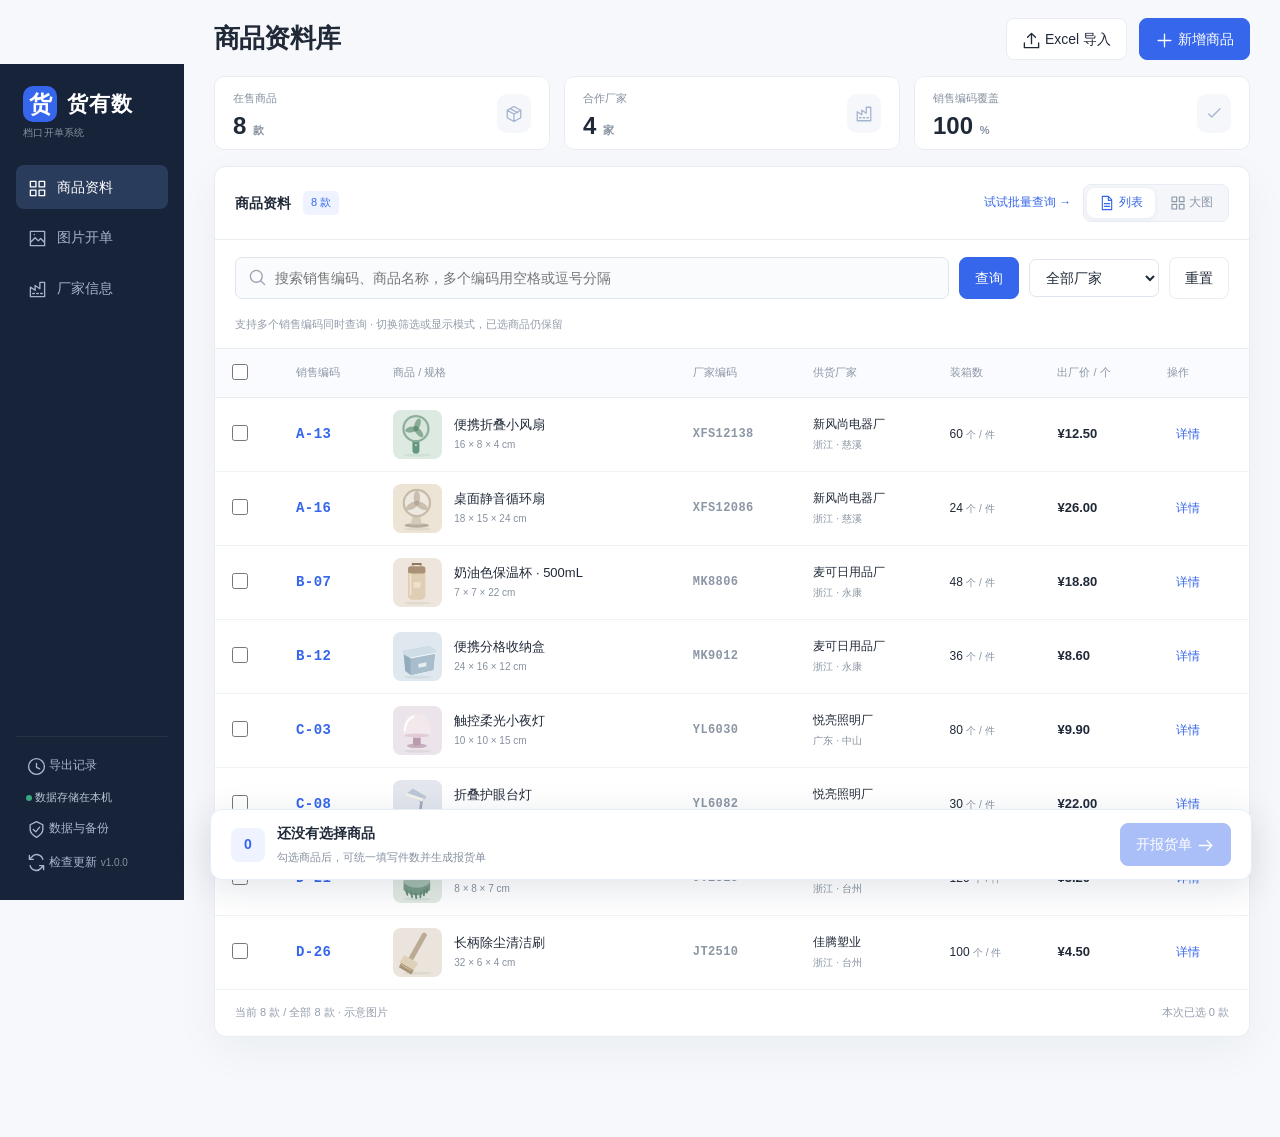
==== commit 2b930f0d: "feat: simplify counter workspace header" ====
--- a/ui-base.html
+++ b/ui-base.html
@@ -43,8 +43,8 @@
 function missing(){let t=tokens();return t.length>1?t.filter(x=>!products.some(p=>p.code.toUpperCase()===x)):[]}
 function factoryOptions(){return '<option value="">全部厂家</option>'+[...new Set(products.map(p=>p.factory))].map(f=>'<option '+(factory===f?'selected':'')+'>'+esc(f)+'</option>').join('')}
 function logo(){return '<div class="brand"><span class="brand-mark">货</span><div><div class="brand-name">货有数</div><div class="brand-sub">档口开单系统</div></div></div>'}
-function review(){return '<header class="product-topbar"><div class="flex"><b>档口工作空间</b><span class="topbar-divider"></span><span>商品资料与厂家报货</span></div><div class="flex"><span class="tag">交互原型 · 示例数据</span><small>Windows 10 · 本地版</small></div></header>'}
-function side(){return '<aside class="sidebar">'+logo()+'<div class="nav-group"><nav class="nav"><button class="'+(activePage==='products'?'active':'')+'" data-action="all">'+icon('grid')+'<span class="nav-text">商品资料</span></button><button class="'+(activePage==='photo'?'active':'')+'" data-action="photo">'+icon('image')+'<span class="nav-text">图片开单</span></button><button data-action="suppliers">'+icon('factory')+'<span class="nav-text">厂家信息</span></button></nav></div><div class="sidebar-bottom"><span><i class="dot"></i> 数据存储在本机</span><button class="quiet" data-action="backup">'+icon('shield')+' 数据与备份</button><button class="quiet" data-action="update">'+icon('refresh')+' 检查更新 <small>v'+version+'</small></button></div></aside>'}
+function review(){return ''}
+function side(){return '<aside class="sidebar">'+logo()+'<div class="nav-group"><nav class="nav"><button class="'+(activePage==='products'?'active':'')+'" data-action="all">'+icon('grid')+'<span class="nav-text">商品资料</span></button><button class="'+(activePage==='photo'?'active':'')+'" data-action="photo">'+icon('image')+'<span class="nav-text">图片开单</span></button><button data-action="suppliers">'+icon('factory')+'<span class="nav-text">厂家信息</span></button></nav></div><div class="sidebar-bottom"><button class="quiet" data-action="history">'+icon('clock')+' 导出记录</button><span id="saveState"><i class="dot"></i> 数据存储在本机</span><button class="quiet" data-action="backup">'+icon('shield')+' 数据与备份</button><button class="quiet" data-action="update">'+icon('refresh')+' 检查更新 <small>v'+version+'</small></button></div></aside>'}
 function title(){return '<div class="between page-title library-title"><h1>商品资料库</h1><div class="flex"><button data-action="import">'+icon('upload')+' Excel 导入</button><button class="primary" data-action="new">'+icon('plus')+' 新增商品</button></div></div>'}
 function stats(){let items=[['在售商品',products.length,'款','box'],['合作厂家',new Set(products.map(p=>p.factory)).size,'家','factory'],['销售编码覆盖','100','%','check']];return '<div class="stats">'+items.map(a=>'<div class="stat"><div><small>'+a[0]+'</small><b>'+a[1]+' <small>'+a[2]+'</small></b></div><span class="stat-icon">'+icon(a[3])+'</span></div>').join('')+'</div>'}
 function searchbar(){return '<div class="searchbar"><div class="searchfield">'+icon('search')+'<input id="search" aria-label="搜索商品" placeholder="搜索销售编码、商品名称，多个编码用空格或逗号分隔" value="'+esc(query)+'"></div><button class="primary" data-action="search">查询</button><select id="factory" aria-label="厂家筛选">'+factoryOptions()+'</select><button data-action="reset" title="清空筛选">重置</button></div>'}
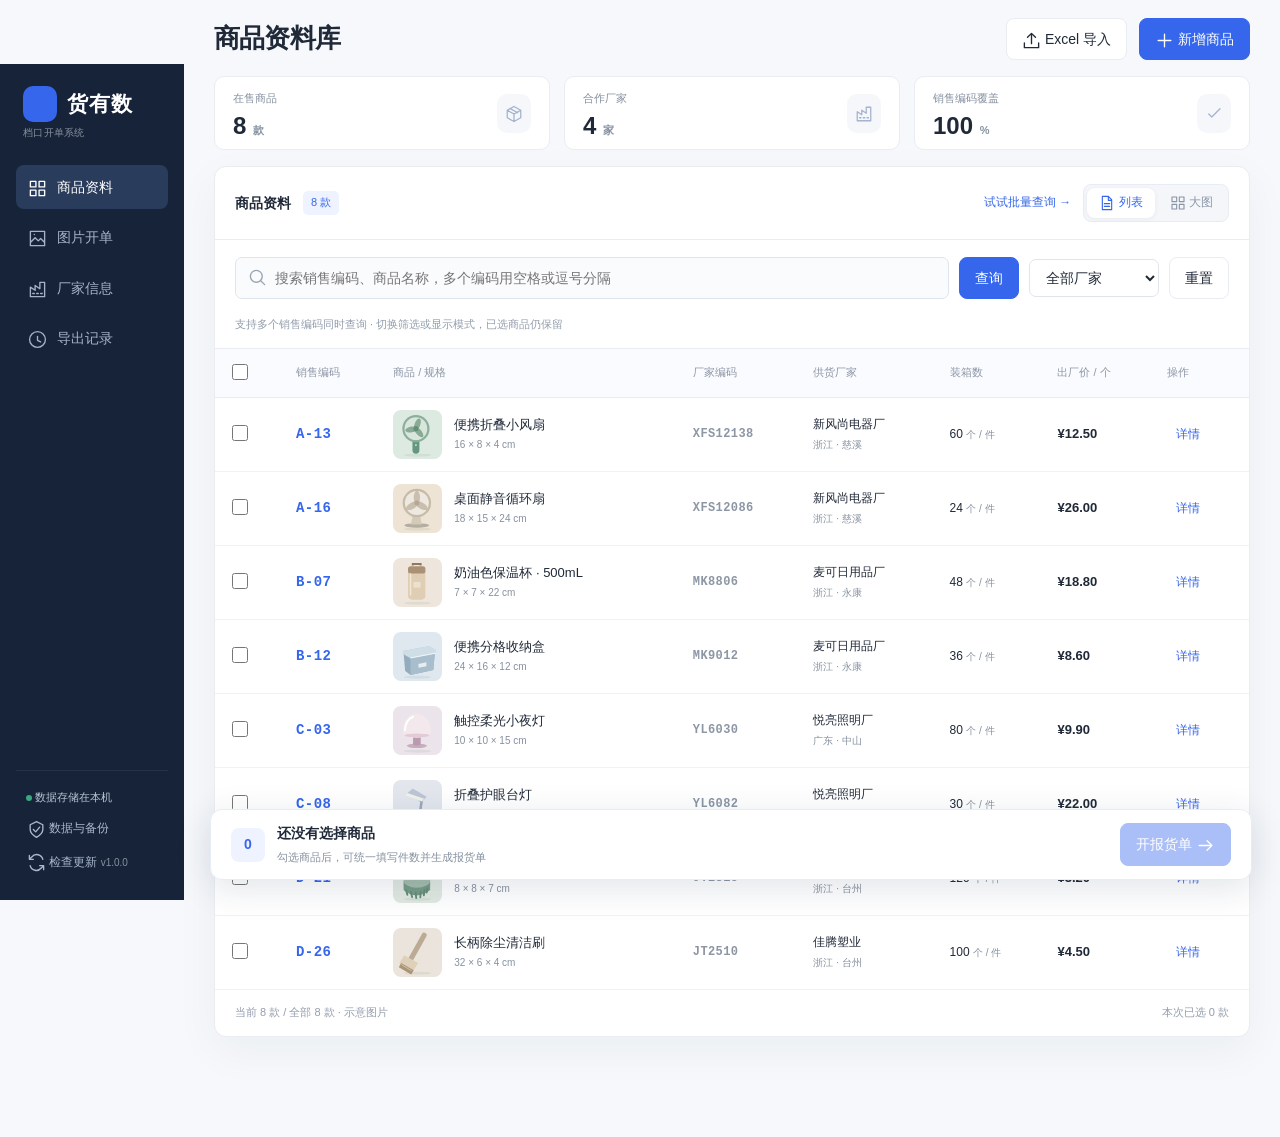
==== commit 64494833: "feat: refine supplier empty state and branding" ====
--- a/ui-base.html
+++ b/ui-base.html
@@ -42,9 +42,9 @@
 function result(){let t=tokens();return products.filter(p=>(!factory||p.factory===factory)&&(!category||p.cat===category)&&(!t.length||(t.length>1?t.includes(p.code.toUpperCase()):[p.code,p.name,p.factoryCode,p.factory].some(x=>x.toUpperCase().includes(t[0])))))}
 function missing(){let t=tokens();return t.length>1?t.filter(x=>!products.some(p=>p.code.toUpperCase()===x)):[]}
 function factoryOptions(){return '<option value="">全部厂家</option>'+[...new Set(products.map(p=>p.factory))].map(f=>'<option '+(factory===f?'selected':'')+'>'+esc(f)+'</option>').join('')}
-function logo(){return '<div class="brand"><span class="brand-mark">货</span><div><div class="brand-name">货有数</div><div class="brand-sub">档口开单系统</div></div></div>'}
+function logo(){return '<div class="brand"><span class="brand-mark" aria-hidden="true"><img src="/assets/brand-mark.svg" alt=""></span><div><div class="brand-name">货有数</div><div class="brand-sub">档口开单系统</div></div></div>'}
 function review(){return ''}
-function side(){return '<aside class="sidebar">'+logo()+'<div class="nav-group"><nav class="nav"><button class="'+(activePage==='products'?'active':'')+'" data-action="all">'+icon('grid')+'<span class="nav-text">商品资料</span></button><button class="'+(activePage==='photo'?'active':'')+'" data-action="photo">'+icon('image')+'<span class="nav-text">图片开单</span></button><button data-action="suppliers">'+icon('factory')+'<span class="nav-text">厂家信息</span></button></nav></div><div class="sidebar-bottom"><button class="quiet" data-action="history">'+icon('clock')+' 导出记录</button><span id="saveState"><i class="dot"></i> 数据存储在本机</span><button class="quiet" data-action="backup">'+icon('shield')+' 数据与备份</button><button class="quiet" data-action="update">'+icon('refresh')+' 检查更新 <small>v'+version+'</small></button></div></aside>'}
+function side(){return '<aside class="sidebar">'+logo()+'<div class="nav-group"><nav class="nav"><button class="'+(activePage==='products'?'active':'')+'" data-action="all">'+icon('grid')+'<span class="nav-text">商品资料</span></button><button class="'+(activePage==='photo'?'active':'')+'" data-action="photo">'+icon('image')+'<span class="nav-text">图片开单</span></button><button data-action="suppliers">'+icon('factory')+'<span class="nav-text">厂家信息</span></button><button data-action="history">'+icon('clock')+'<span class="nav-text">导出记录</span></button></nav></div><div class="sidebar-bottom"><span id="saveState"><i class="dot"></i> 数据存储在本机</span><button class="quiet" data-action="backup">'+icon('shield')+' 数据与备份</button><button class="quiet" data-action="update">'+icon('refresh')+' 检查更新 <small>v'+version+'</small></button></div></aside>'}
 function title(){return '<div class="between page-title library-title"><h1>商品资料库</h1><div class="flex"><button data-action="import">'+icon('upload')+' Excel 导入</button><button class="primary" data-action="new">'+icon('plus')+' 新增商品</button></div></div>'}
 function stats(){let items=[['在售商品',products.length,'款','box'],['合作厂家',new Set(products.map(p=>p.factory)).size,'家','factory'],['销售编码覆盖','100','%','check']];return '<div class="stats">'+items.map(a=>'<div class="stat"><div><small>'+a[0]+'</small><b>'+a[1]+' <small>'+a[2]+'</small></b></div><span class="stat-icon">'+icon(a[3])+'</span></div>').join('')+'</div>'}
 function searchbar(){return '<div class="searchbar"><div class="searchfield">'+icon('search')+'<input id="search" aria-label="搜索商品" placeholder="搜索销售编码、商品名称，多个编码用空格或逗号分隔" value="'+esc(query)+'"></div><button class="primary" data-action="search">查询</button><select id="factory" aria-label="厂家筛选">'+factoryOptions()+'</select><button data-action="reset" title="清空筛选">重置</button></div>'}
@@ -54,7 +54,7 @@
 function selectedbar(){return '<div class="selectedbar"><div class="flex"><span class="selection-count">'+selected.size+'</span><div><b>'+(selected.size?'款商品待开单':'还没有选择商品')+'</b><br><small>'+(selected.size?'来自 '+new Set(picked().map(p=>p.factory)).size+' 家厂家 · 同一商品只计 1 款':'勾选商品后，可统一填写件数并生成报货单')+'</small></div>'+(selected.size?'<button class="quiet" data-action="pending">查看清单</button><button class="quiet" data-action="clear">清空</button>':'')+'</div><button class="primary" data-action="order" '+(!selected.size?'disabled':'')+'>开报货单 '+icon('arrow')+'</button></div>'}
 function cardGrid(rows){return '<div class="catalog-grid library-grid">'+rows.map(p=>'<article class="product-card '+(selected.has(p.id)?'chosen':'')+'"><label class="card-check"><input type="checkbox" data-select="'+p.id+'" aria-label="选择 '+p.code+'" '+(selected.has(p.id)?'checked':'')+'></label><div class="card-visual" style="background:'+p.color+'" data-action="detail" data-id="'+p.id+'" tabindex="0" role="button" aria-label="查看 '+p.code+' 详情">'+art(p)+'</div><div class="card-info"><div class="between"><b class="mono code">'+p.code+'</b><span class="price">'+money(p.price)+'<small> / 个</small></span></div><h3>'+esc(p.name)+'</h3><div class="card-meta">'+p.pack+' 个 / 件 · '+p.min+' 件起订</div><div class="card-end"><div><small>'+esc(p.factory)+'</small><br><small class="mono">'+esc(p.factoryCode)+'</small></div><button data-action="detail" data-id="'+p.id+'">商品详情</button></div></div></article>').join('')+'</div>'}
 function render(){document.body.className='theme-a';$('#app').innerHTML=review()+'<div class="app">'+side()+'<main class="workspace">'+(activePage==='photo'?photoPage():title()+stats()+table())+'</main>'+(activePage==='products'?selectedbar():'')+'</div>';const all=$('#selectAll');if(all){let rows=result(),count=rows.filter(p=>selected.has(p.id)).length;all.indeterminate=count>0&&count<rows.length}}
-function openDialog(title,sub,content,foot='',small=false){lastFocus=document.activeElement;const d=$('#dialog');d.className='dialog'+(small?' small':'');d.innerHTML='<div class="dialog-head"><div><h2 id="dialogTitle">'+title+'</h2><small>'+sub+'</small></div><button data-action="close" aria-label="关闭弹窗">×</button></div><div class="dialog-body">'+content+'</div>'+(foot?'<div class="dialog-foot">'+foot+'</div>':'');if(!d.open)d.showModal()}
+function openDialog(title,sub,content,foot='',small=false){lastFocus=document.activeElement;const d=$('#dialog');d.className='dialog'+(small?' small':'');d.innerHTML='<div class="dialog-head"><div><h2 id="dialogTitle">'+title+'</h2>'+(sub?'<small>'+sub+'</small>':'')+'</div><button data-action="close" aria-label="关闭弹窗">×</button></div><div class="dialog-body">'+content+'</div>'+(foot?'<div class="dialog-foot">'+foot+'</div>':'');if(!d.open)d.showModal()}
 function closeDialog(){if(updateTimer){clearInterval(updateTimer);updateTimer=null}$('#dialog').close();if(lastFocus?.isConnected)lastFocus.focus()}
 function detail(id){const p=products.find(x=>x.id===id);openDialog('商品资料','编码映射、规格与厂家信息','<div class="detail-top"><div class="detail-art" style="background:'+p.color+'">'+art(p)+'</div><div><span class="tag">'+p.cat+'</span><h2>'+esc(p.name)+'</h2><small>出厂价 / 个</small><div style="font-size:27px;margin-top:6px">'+money(p.price)+'</div></div></div><div class="mapping"><div><small>对客销售编码</small><div class="mono code">'+esc(p.code)+'</div></div>'+icon('arrow')+'<div><small>内部厂家编码</small><div class="mono">'+esc(p.factoryCode)+'</div></div><span class="tag" style="margin-left:auto">内部采购资料</span></div><div class="section-label">商品规格与包装</div><div class="fields">'+[['产品尺寸',p.size],['电池容量',p.battery],['充电头 / 接口',p.charger],['装箱数',p.pack+' 个 / 件'],['中包数',p.inner+' 个 / 中包'],['单件体积',p.volume+' m³'],['厂家名称',p.factory],['厂家地区',p.area],['起订件数',p.min+' 件']].map(x=>'<div class="field"><small>'+x[0]+'</small><b>'+esc(x[1])+'</b></div>').join('')+'</div><p class="prototype-note">件数、总数量在开单时填写与计算；当前按 1 件＝1 箱展示。</p>','<button data-action="edit" data-id="'+id+'">编辑资料</button><button class="primary" data-action="detailPick" data-id="'+id+'">'+(selected.has(id)?'从待开单移除':'加入待开单')+'</button>')}
 function newForm(id){const p=products.find(p=>p.id===id)||{code:'',factoryCode:'',name:'',factory:'',area:'',size:'',battery:'不适用',charger:'不适用',pack:1,inner:1,volume:.01,price:0,min:1,cat:'日用百货'};openDialog(id?'编辑商品资料':'新增商品','本原型仅在当前页面内保存；刷新页面会恢复示例数据。','<form id="productForm" data-id="'+(id||'')+'"><div class="form-grid">'+[['code','销售编码 *'],['factoryCode','厂家编码 *'],['name','产品名称 *'],['factory','厂家名称 *'],['area','厂家地区'],['size','尺寸'],['battery','电池容量'],['charger','充电头 / 接口'],['pack','装箱数（个 / 件） *'],['inner','中包数（个 / 中包） *'],['volume','单件体积（m³） *'],['price','出厂价（元 / 个） *'],['min','起订件数 *']].map(([k,l])=>'<label>'+l+'<input name="'+k+'" value="'+esc(p[k])+'" '+(['pack','inner','min'].includes(k)?'type="number" min="1" step="1"':k==='price'?'type="number" min="0" step="0.01"':k==='volume'?'type="number" min="0.001" step="0.001"':'maxlength="80"')+(l.includes('*')?' required':'')+'></label>').join('')+'<label>商品分类<select name="cat">'+['日用百货','生活电器','清洁用品'].map(c=>'<option '+(p.cat===c?'selected':'')+'>'+c+'</option>').join('')+'</select></label></div><p class="prototype-note">本轮使用示意图片；正式系统支持商品图片上传及表格图片提取。</p></form>','<small>销售编码不可重复</small><button class="primary" type="submit" form="productForm">保存商品</button>')}
@@ -69,7 +69,7 @@
 function showUpdate(){openDialog('软件更新','更新流程演示 · 本页面不会下载或安装软件','<div class="update-intro"><div class="update-mark">'+icon('refresh')+'</div><h2 id="updateTitle">'+(version==='1.0.0'?'发现新版本 1.1.0':'当前已是最新演示版本')+'</h2><p>当前版本 '+version+' · Windows 10 本地版</p></div><div class="update-notes"><b>1.1.0 更新内容</b><br>• 新增多厂家报货单打包下载<br>• 优化多个销售编码的匹配提示<br>• 升级前自动备份，保留已有商品和图片</div><div id="updateStatus" class="muted" style="font-size:12px">安装时会退出主程序，请先完成当前录入或开单操作。</div><div class="update-progress"><div id="updateBar" style="width:0%"></div></div>','<small>仅模拟步骤，不执行真实更新</small><button class="primary" data-action="updateStart" '+(version!=='1.0.0'?'disabled':'')+'>演示一键更新</button>',true)}
 function runUpdate(btn){btn.disabled=true;let i=0;const stages=['正在下载并校验更新包…','正在备份数据库、图片与配置…','正在关闭主程序并安装新版本…','正在迁移数据并检查启动状态…','更新完成，商品资料已保留（模拟）'];updateTimer=setInterval(()=>{$('#updateStatus').textContent=stages[i];$('#updateBar').style.width=(i+1)*20+'%';i++;if(i===5){clearInterval(updateTimer);updateTimer=null;version='1.1.0';$('#updateTitle').textContent='已更新至 1.1.0（模拟）';btn.textContent='演示完成';render()}},700)}
 function backup(){openDialog('数据与备份','本地版方案 · 正式安装后由后台程序执行','<div class="flex" style="margin-bottom:20px"><span class="update-mark" style="margin:0">'+icon('shield')+'</span><div><h3>资料在本机，升级前先备份</h3><small>数据库、产品图片和配置与程序独立存储。</small></div></div><div class="fields">'+[['备份内容','商品、编码映射、厂家、图片'],['日常备份','计划每天首次启动时执行'],['升级备份','安装新版本前自动执行'],['保留策略','建议保留最近 30 份'],['异机备份','定期复制到移动硬盘或网盘'],['恢复策略','匹配程序版本与数据版本']].map(x=>'<div class="field"><small>'+x[0]+'</small><b>'+x[1]+'</b></div>').join('')+'</div><p class="prototype-note">当前浏览器原型没有真实备份任务。正式系统会提供备份列表、恢复检查和异机备份提醒。</p>','<small>部署方案展示</small><button class="primary" data-action="close">了解了</button>')}
-function suppliers(){openDialog('合作厂家','选择厂家后查看对应商品','<div class="stack">'+[...new Set(products.map(p=>p.factory))].map(f=>{let ps=products.filter(p=>p.factory===f);return '<div class="panel" style="padding:18px"><div class="between"><div><h3>'+esc(f)+'</h3><small>'+esc(ps[0].area)+' · '+ps.length+' 款商品</small></div><button data-action="filterFactory" data-factory="'+esc(f)+'">查看商品</button></div></div>'}).join('')+'</div>')}
+function suppliers(){const supplierNames=[...new Set(products.map(p=>p.factory).filter(Boolean))];if(!supplierNames.length){openDialog('合作厂家','','<div class="empty"><h3>暂无厂家</h3><p>请先在商品资料中维护厂家信息。</p></div>');return}openDialog('合作厂家','选择厂家后查看对应商品','<div class="stack">'+supplierNames.map(f=>{let ps=products.filter(p=>p.factory===f);return '<div class="panel" style="padding:18px"><div class="between"><div><h3>'+esc(f)+'</h3><small>'+esc(ps[0].area)+' · '+ps.length+' 款商品</small></div><button data-action="filterFactory" data-factory="'+esc(f)+'">查看商品</button></div></div>'}).join('')+'</div>')}
 
 function countInfo(){openDialog('“本次待开单”怎么统计？','统计当前这一次准备报货的商品清单。','<div class="count-example"><small>例如勾选 A-13 和 B-07</small><h2>2 款商品 · 2 家厂家</h2><p>即使每款订了多件，这里仍然计为 2 款。</p></div><div class="count-rules"><p><b>加入：</b>勾选或从商品详情加入，同一商品只计 1 款。</p><p><b>保留：</b>切换搜索、厂家筛选、列表 / 大图，已选商品都保留。</p><p><b>减少：</b>取消勾选或从清单移除；点击“清空”归零。</p><p><b>完成：</b>下载报货单后点击“完成本次并清空”，开始下一单。</p></div><p class="prototype-note">不统计历史订单；件数、总数量在开单弹窗中单独计算。当前原型刷新后清空，正式版可保存未完成清单。</p>','<small>当前已选 '+selected.size+' 款商品</small><button class="primary" data-action="close">明白了</button>',true)}
 function showPending(){openDialog('本次待开单清单','共 '+selected.size+' 款商品 · '+new Set(picked().map(p=>p.factory)).size+' 家厂家 · 包含当前筛选未展示的已选商品','<div class="stack">'+(picked().map(p=>'<div class="pending-item">'+thumb(p)+'<div class="grow"><b class="mono code">'+p.code+'</b><h3>'+esc(p.name)+'</h3><small>'+esc(p.factory)+'</small></div><button class="quiet danger" data-action="pendingRemove" data-id="'+p.id+'">移除</button></div>').join('')||'<div class="empty">清单为空，返回商品资料继续选货。</div>')+'</div>','<button data-action="close">继续选货</button><button class="primary" data-action="pendingOrder" '+(!selected.size?'disabled':'')+'>填写件数并开单</button>',true)}
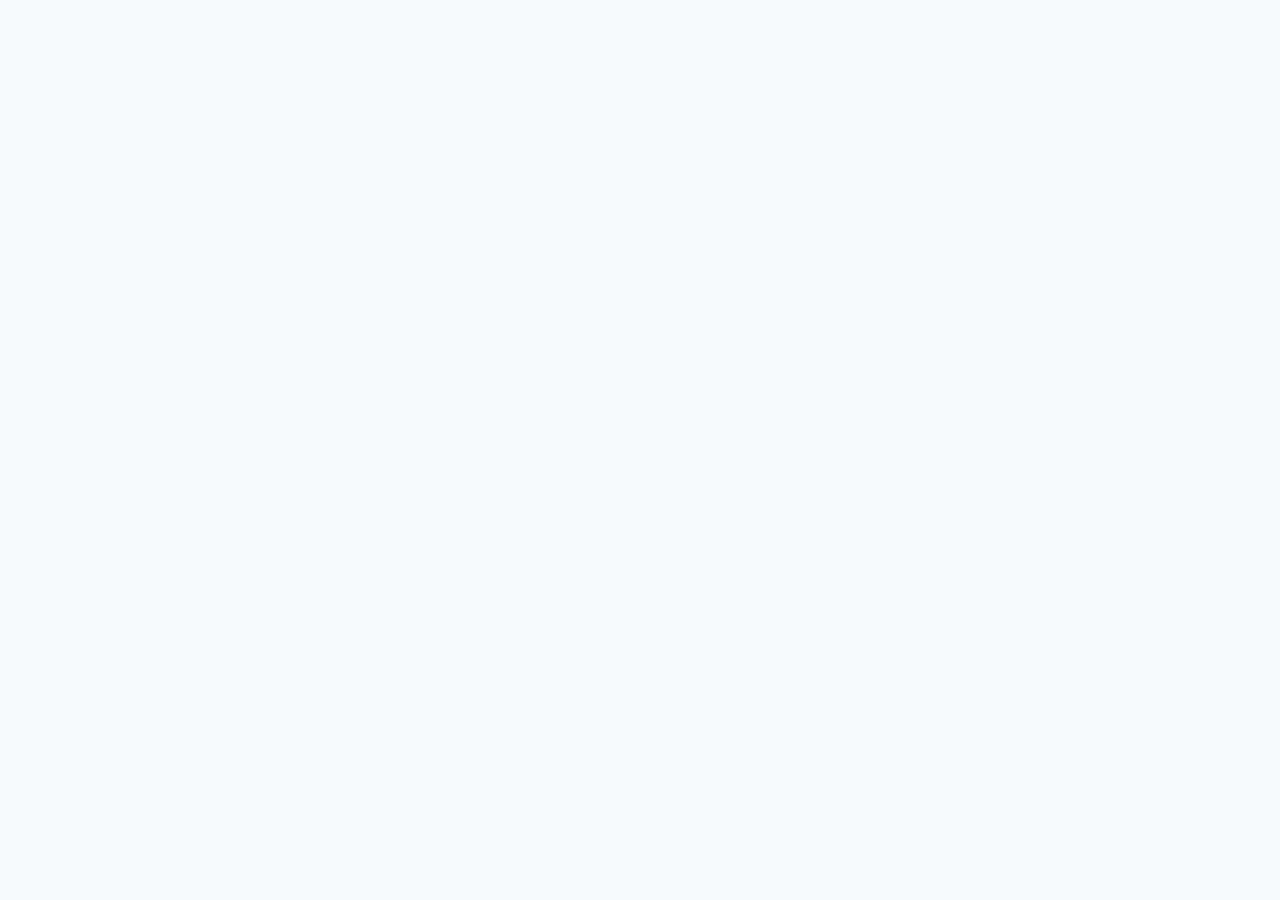
==== commit b6f6e2c8: "feat: choose first-run data storage folder" ====
--- a/ui-base.html
+++ b/ui-base.html
@@ -45,7 +45,7 @@
 function logo(){return '<div class="brand"><span class="brand-mark" aria-hidden="true"><img src="/assets/brand-mark.svg" alt=""></span><div><div class="brand-name">货有数</div><div class="brand-sub">档口开单系统</div></div></div>'}
 function review(){return ''}
 function side(){return '<aside class="sidebar">'+logo()+'<div class="nav-group"><nav class="nav"><button class="'+(activePage==='products'?'active':'')+'" data-action="all">'+icon('grid')+'<span class="nav-text">商品资料</span></button><button class="'+(activePage==='photo'?'active':'')+'" data-action="photo">'+icon('image')+'<span class="nav-text">图片开单</span></button><button data-action="suppliers">'+icon('factory')+'<span class="nav-text">厂家信息</span></button><button data-action="history">'+icon('clock')+'<span class="nav-text">导出记录</span></button></nav></div><div class="sidebar-bottom"><span id="saveState"><i class="dot"></i> 数据存储在本机</span><button class="quiet" data-action="backup">'+icon('shield')+' 数据与备份</button><button class="quiet" data-action="update">'+icon('refresh')+' 检查更新 <small>v'+version+'</small></button></div></aside>'}
-function title(){return '<div class="between page-title library-title"><h1>商品资料库</h1><div class="flex"><button data-action="import">'+icon('upload')+' Excel 导入</button><button class="primary" data-action="new">'+icon('plus')+' 新增商品</button></div></div>'}
+function title(){return '<div class="between page-title library-title"><div><h1>商品资料库</h1><div class="storage-location"><span>文件存储位置</span><code>'+esc(appState.dataDir||'本机数据目录')+'</code></div></div><div class="flex"><button data-action="import">'+icon('upload')+' Excel 导入</button><button class="primary" data-action="new">'+icon('plus')+' 新增商品</button></div></div>'}
 function stats(){let items=[['在售商品',products.length,'款','box'],['合作厂家',new Set(products.map(p=>p.factory)).size,'家','factory'],['销售编码覆盖','100','%','check']];return '<div class="stats">'+items.map(a=>'<div class="stat"><div><small>'+a[0]+'</small><b>'+a[1]+' <small>'+a[2]+'</small></b></div><span class="stat-icon">'+icon(a[3])+'</span></div>').join('')+'</div>'}
 function searchbar(){return '<div class="searchbar"><div class="searchfield">'+icon('search')+'<input id="search" aria-label="搜索商品" placeholder="搜索销售编码、商品名称，多个编码用空格或逗号分隔" value="'+esc(query)+'"></div><button class="primary" data-action="search">查询</button><select id="factory" aria-label="厂家筛选">'+factoryOptions()+'</select><button data-action="reset" title="清空筛选">重置</button></div>'}
 function missingHtml(){let m=missing();return m.length?'<div class="notice">有 '+m.length+' 个销售编码未找到：<b>'+m.map(esc).join('、')+'</b>。请核对编码后重新查询。</div>':''}
